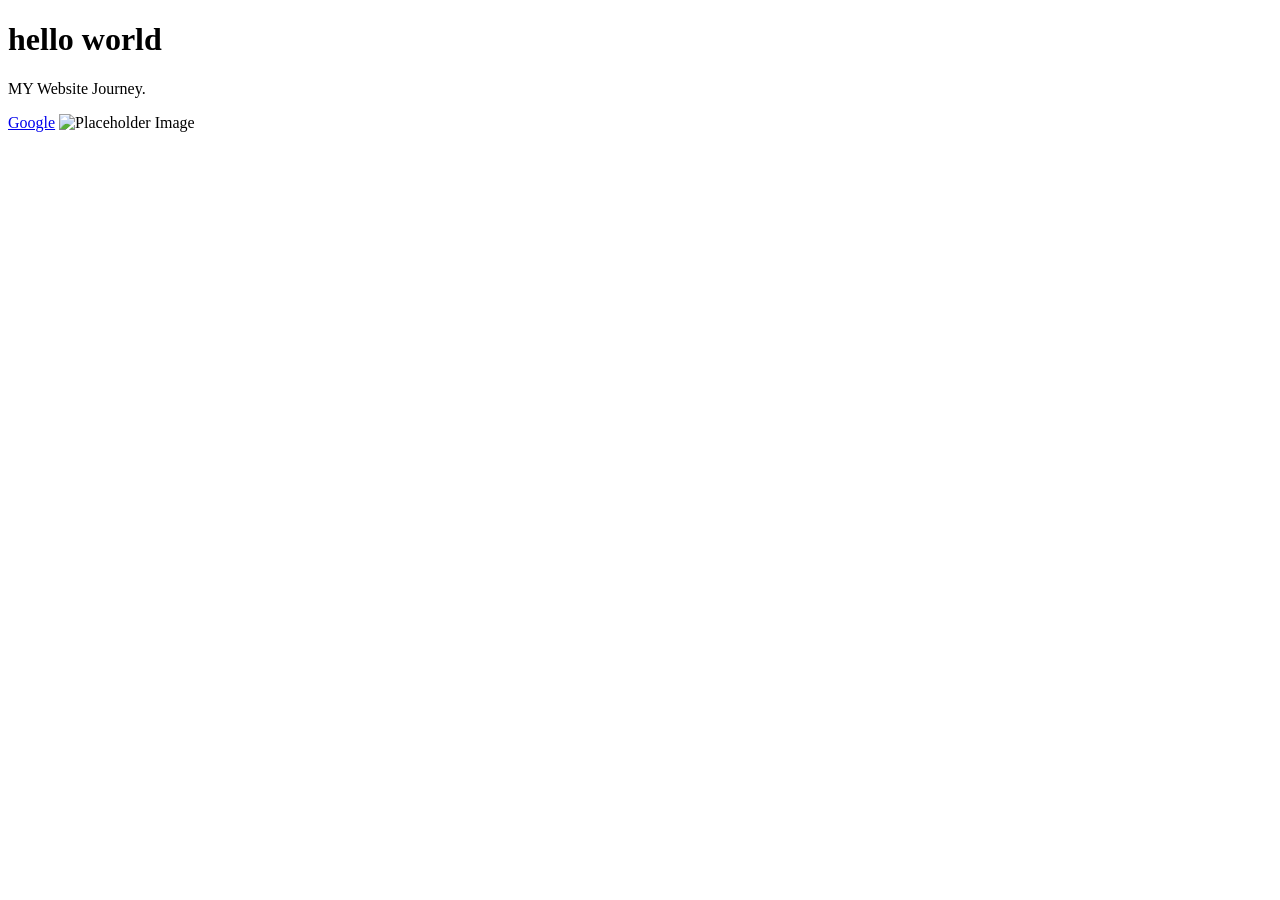
==== index.html @ fc3c19dd "Initial commit" ====
<!DOCTYPE html>
<html lang="en"></html>
<head>
    <meta charset="UTF-8">
    <meta name="viewport" content="width=device-width, initial-scale=1.0">
    <title>Document</title>
</head>

<body>
    <h1>hello world</h1>
    <p>MY Website Journey.</p>
    <a href="https://www.google.com">Google</a>
    <img src="https://via.placeholder.com/150" alt="Placeholder Image">
</body>
</html>
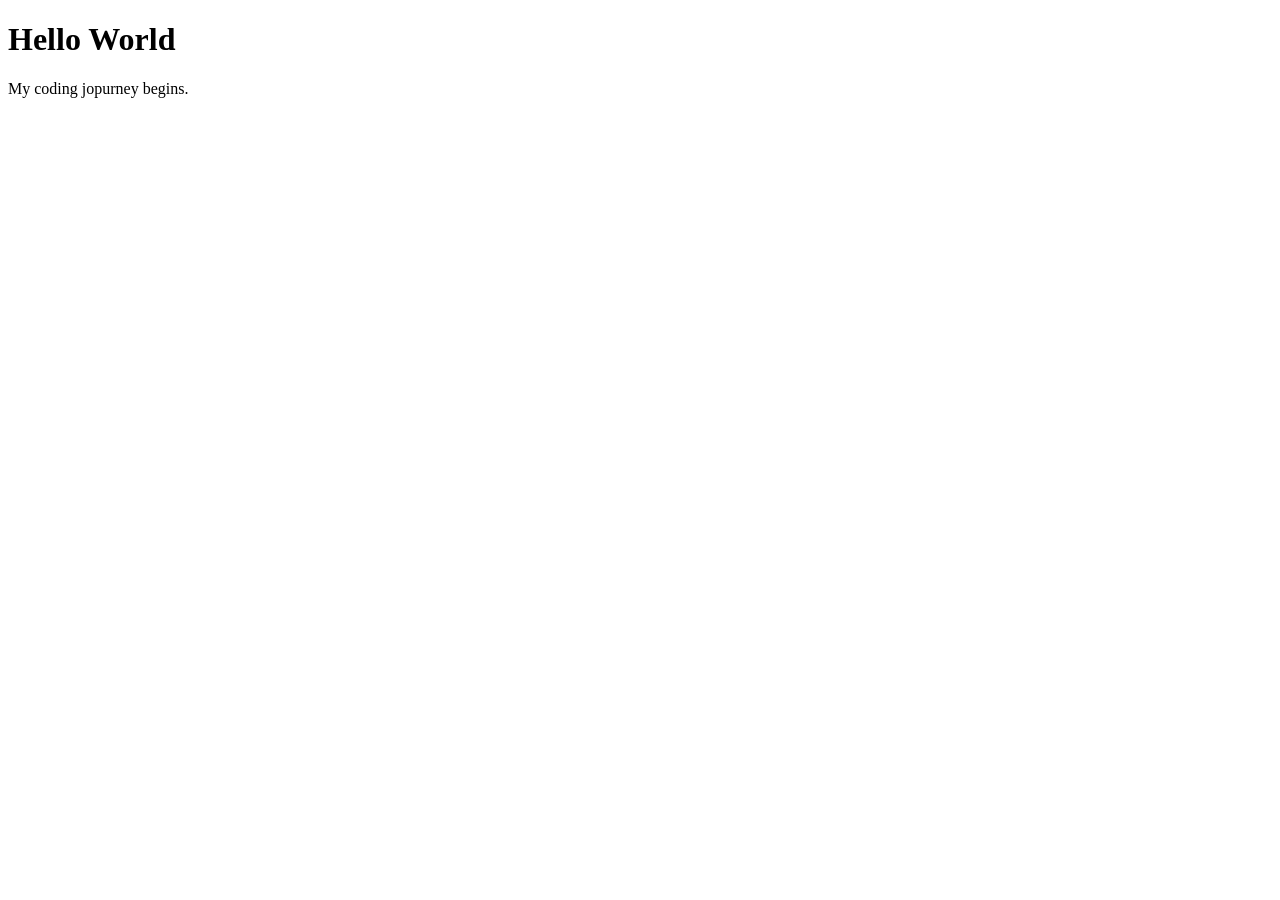
==== commit 3dd3857f: "Added page template design" ====
--- a/index.html
+++ b/index.html
@@ -7,9 +7,7 @@
 </head>
 
 <body>
-    <h1>hello world</h1>
-    <p>MY Website Journey.</p>
-    <a href="https://www.google.com">Google</a>
-    <img src="https://via.placeholder.com/150" alt="Placeholder Image">
+    <h1>Hello World</h1>
+    <p>My coding jopurney begins.</p>
 </body>
 </html>
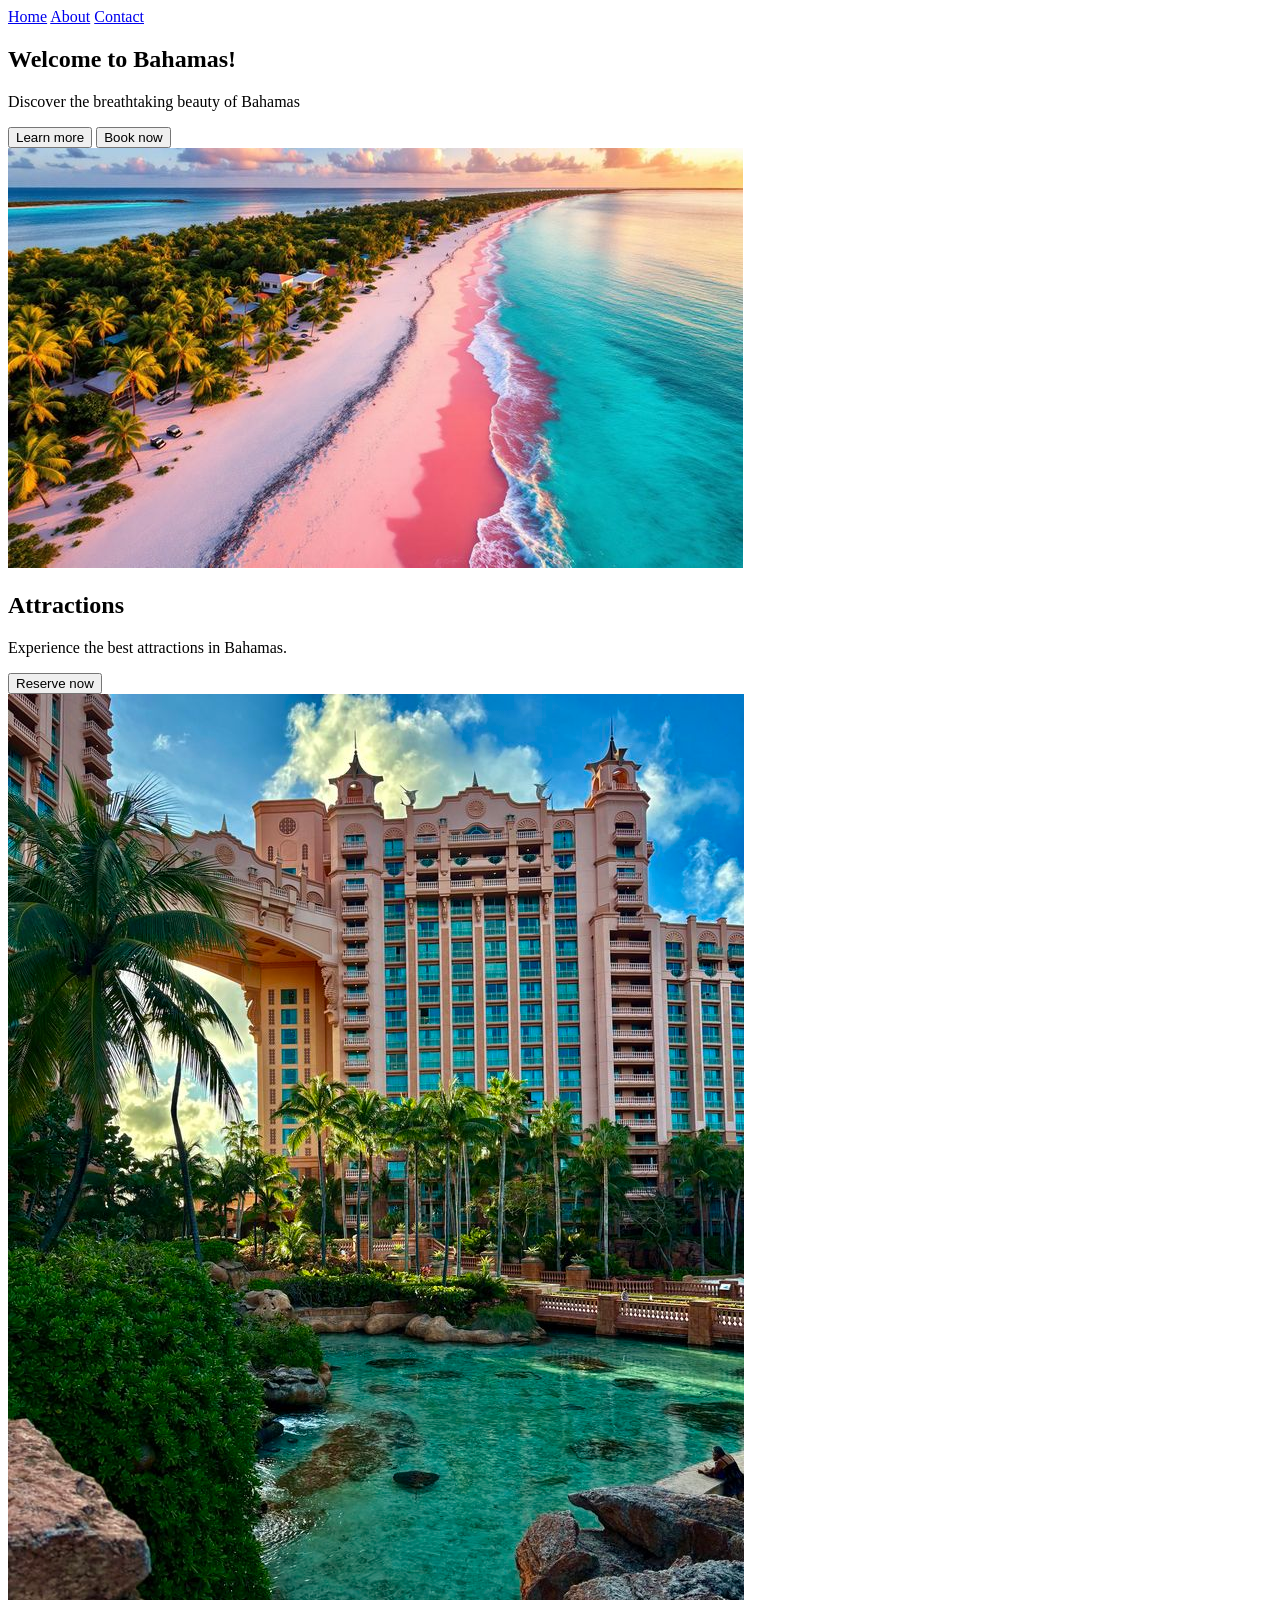
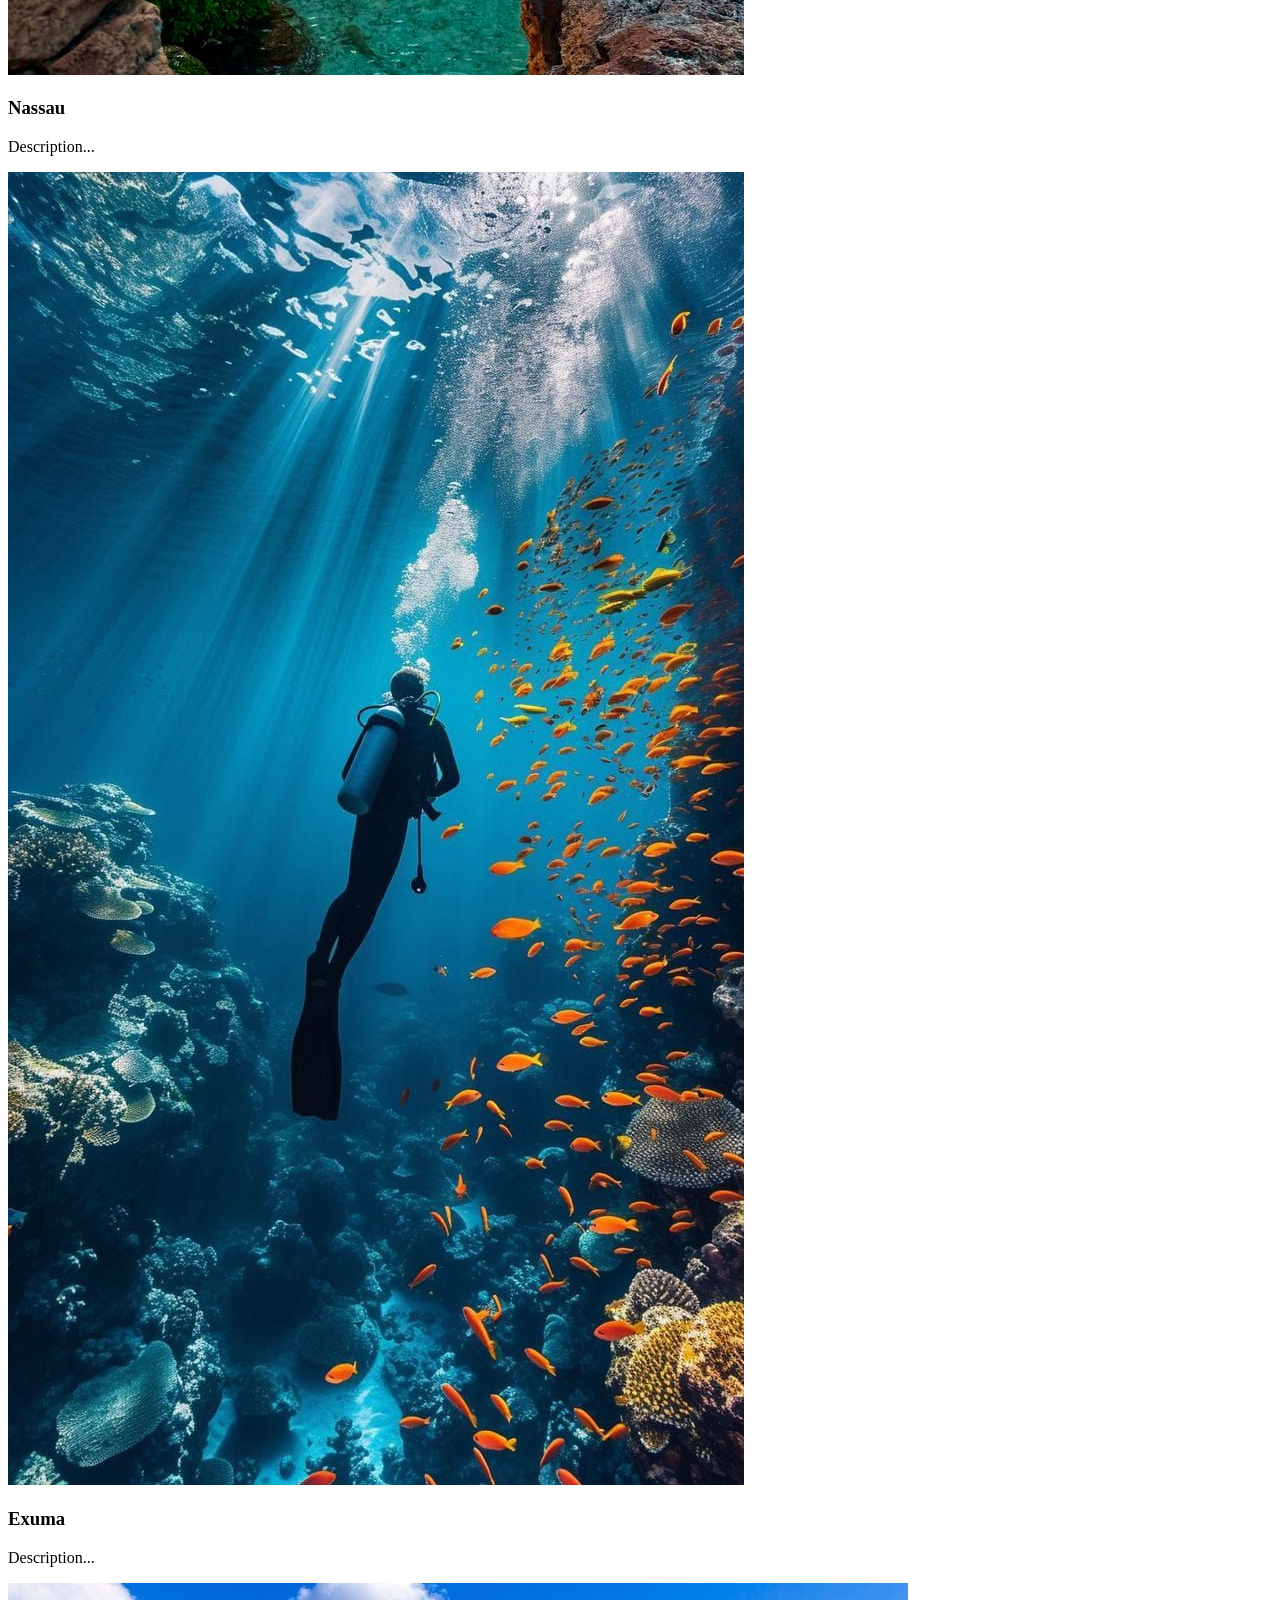
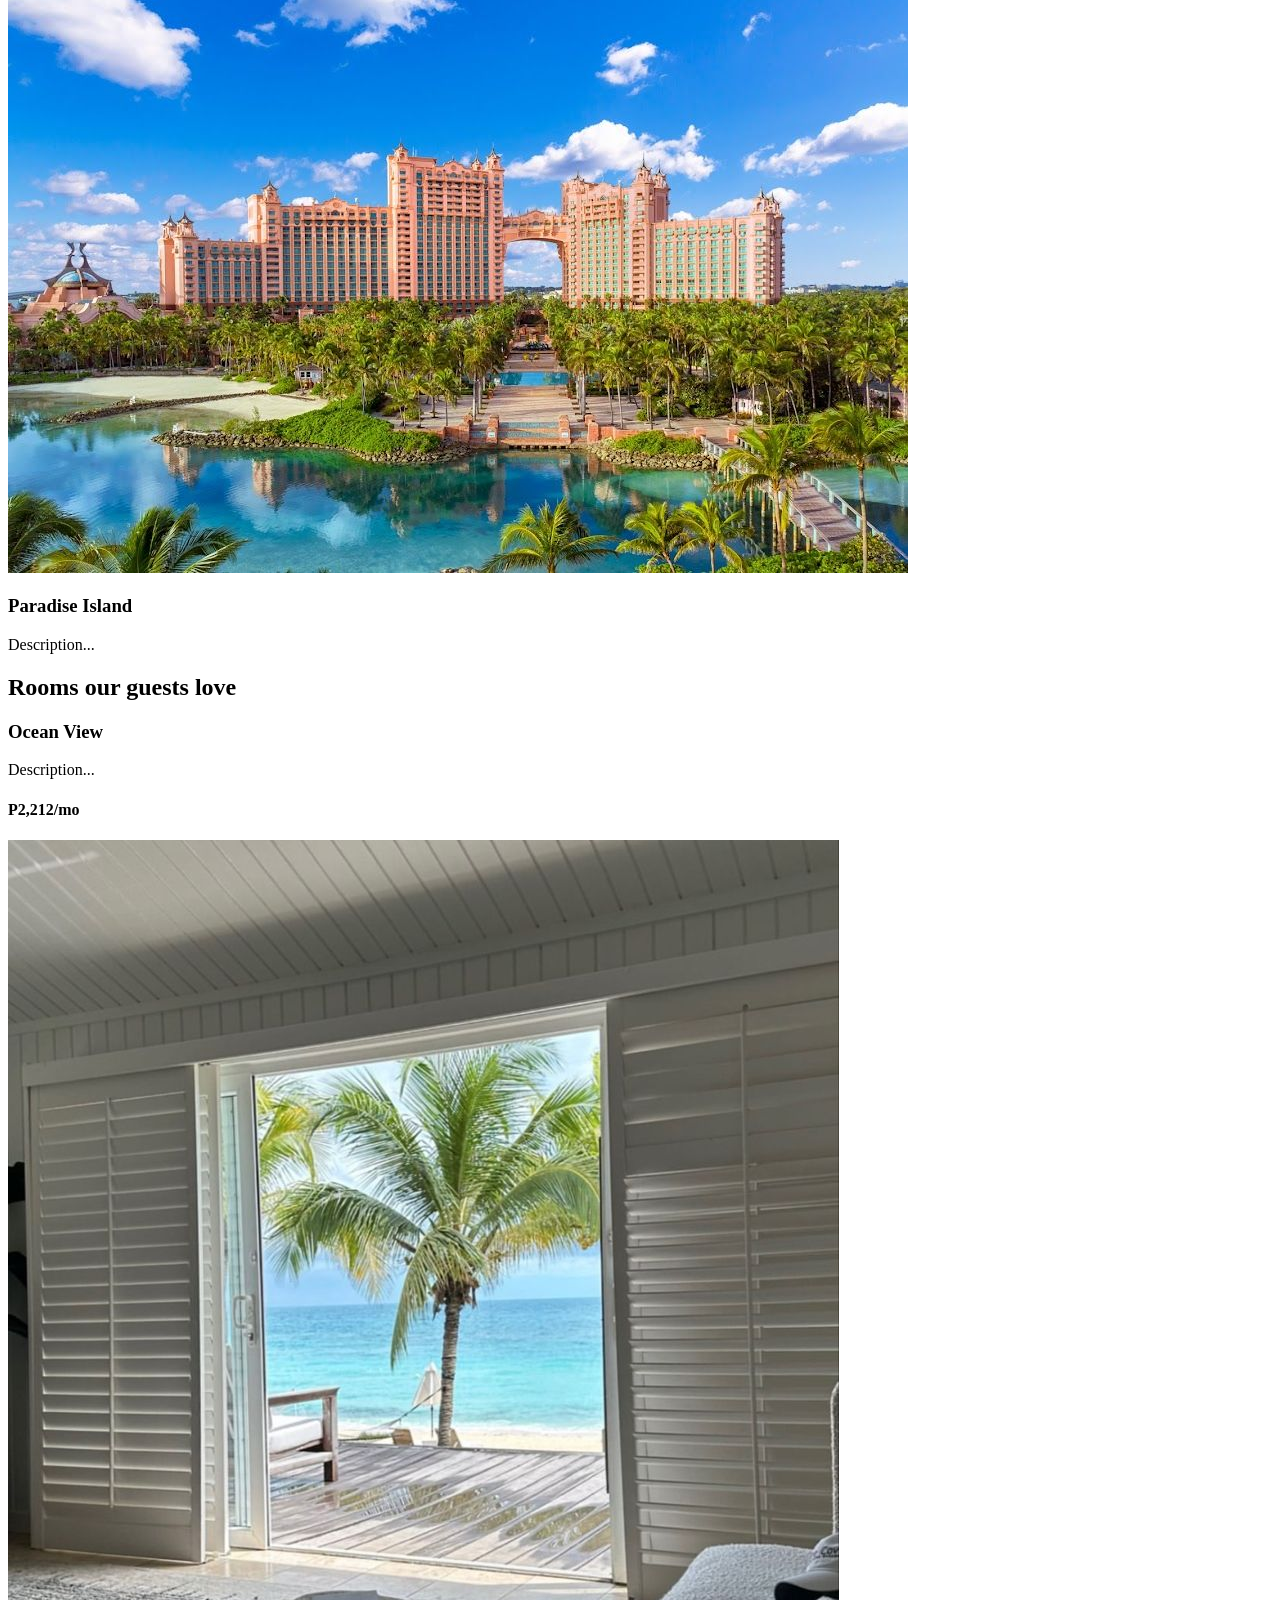
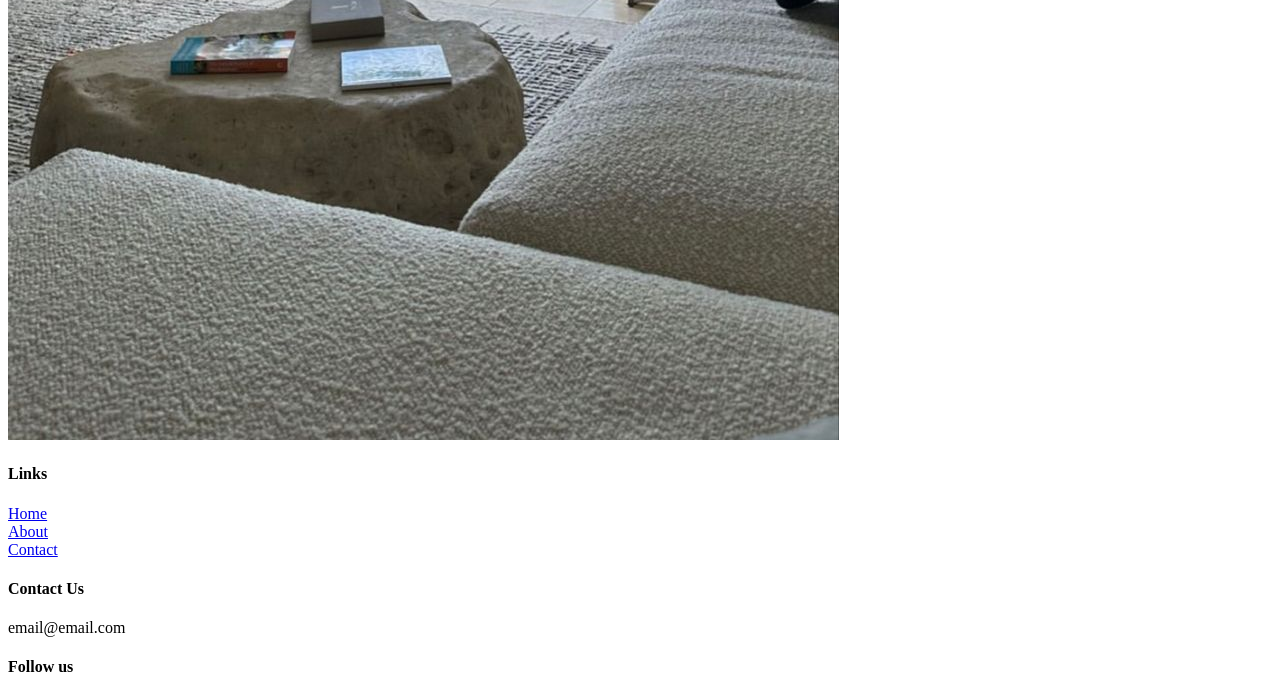
==== commit e9f01ea5: "Added home page structural layer, About & Contact pages" ====
--- a/index.html
+++ b/index.html
@@ -1,13 +1,115 @@
 <!DOCTYPE html>
-<html lang="en"></html>
+<html lang="en">
+
+</html>
+
 <head>
     <meta charset="UTF-8">
     <meta name="viewport" content="width=device-width, initial-scale=1.0">
-    <title>Document</title>
+    <title>Bahamas Getaway</title>
+    <meta name="viewport" content="width=device-width, initial-scale=1">
+    <link rel="icon" type="image/png" href="images/bha.png">
 </head>
 
 <body>
-    <h1>Hello World</h1>
-    <p>My coding jopurney begins.</p>
+    <!--NAVBAR-->
+    <header>
+        <nav>
+            <!--logo,menu, buttons-->
+            <a href="index.html">Home</a>
+            <a href="About.html">About</a>
+            <a href="Contact.html">Contact</a>
+        </nav>
+    </header>
+
+
+    <!-- HERO SECTION -->
+    <section>
+        <h1>Welcome to Bahamas!</h1>
+        <p>Discover the breathtaking beauty of Bahamas</p>
+        <button>Learn more</button>
+        <button>Book now</button>
+    </section>
+
+    <!-- HERO IMAGE -->
+    <section>
+        <img src="images/beach.jpg" alt="Bahamas beach">
+    </section>
+
+    <!--  ATTRACTIONS HEADER -->
+    <section>
+        <h2>Attractions</h2>
+        <p>Experience the best attractions in Bahamas.</p>
+        <button>Reserve now</button>
+    </section>
+
+    <!-- ATTRACTIONS LIST -->
+    <section>
+
+        <!-- Nassau -->
+        <div>
+            <img src="images/nassau.jpg" alt="Nassau">
+            <div>
+                <h3>Nassau</h3>
+                <p>Description...</p>
+            </div>
+        </div>
+
+        <!-- Exuma -->
+        <div>
+            <img src="images/exuma.jpg" alt="Exuma">
+            <div>
+                <h3>Exuma</h3>
+                <p>Description...</p>
+            </div>
+        </div>
+
+        <!-- Paradise Island -->
+        <div>
+            <img src="images/paradise.jpg" alt="Paradise Island">
+            <div>
+                <h3>Paradise Island</h3>
+                <p>Description...</p>
+            </div>
+        </div>
+
+    </section>
+
+    <!-- ROOMS -->
+    <section>
+        <h2>Rooms our guests love</h2>
+
+        <div>
+            <h3>Ocean View</h3>
+            <p>Description...</p>
+            <h4>P2,212/mo</h4>
+        </div>
+
+        <div>
+            <img src="images/room.jpg" alt="Room view">
+        </div>
+    </section>
+
+    <!-- FOOTER -->
+    <footer>
+        <div>
+            <h4>Links</h4>
+            <a href="Home.html">Home</a><br>
+            <a href="About.html">About</a><br>
+            <a href="Contact.html">Contact</a>
+        </div>
+
+        <div>
+            <h4>Contact Us</h4>
+            <p>email@email.com</p>
+        </div>
+
+        <div>
+            <h4>Follow us</h4>
+        </div>
+
+    </footer>
+
 </body>
+
 </html>
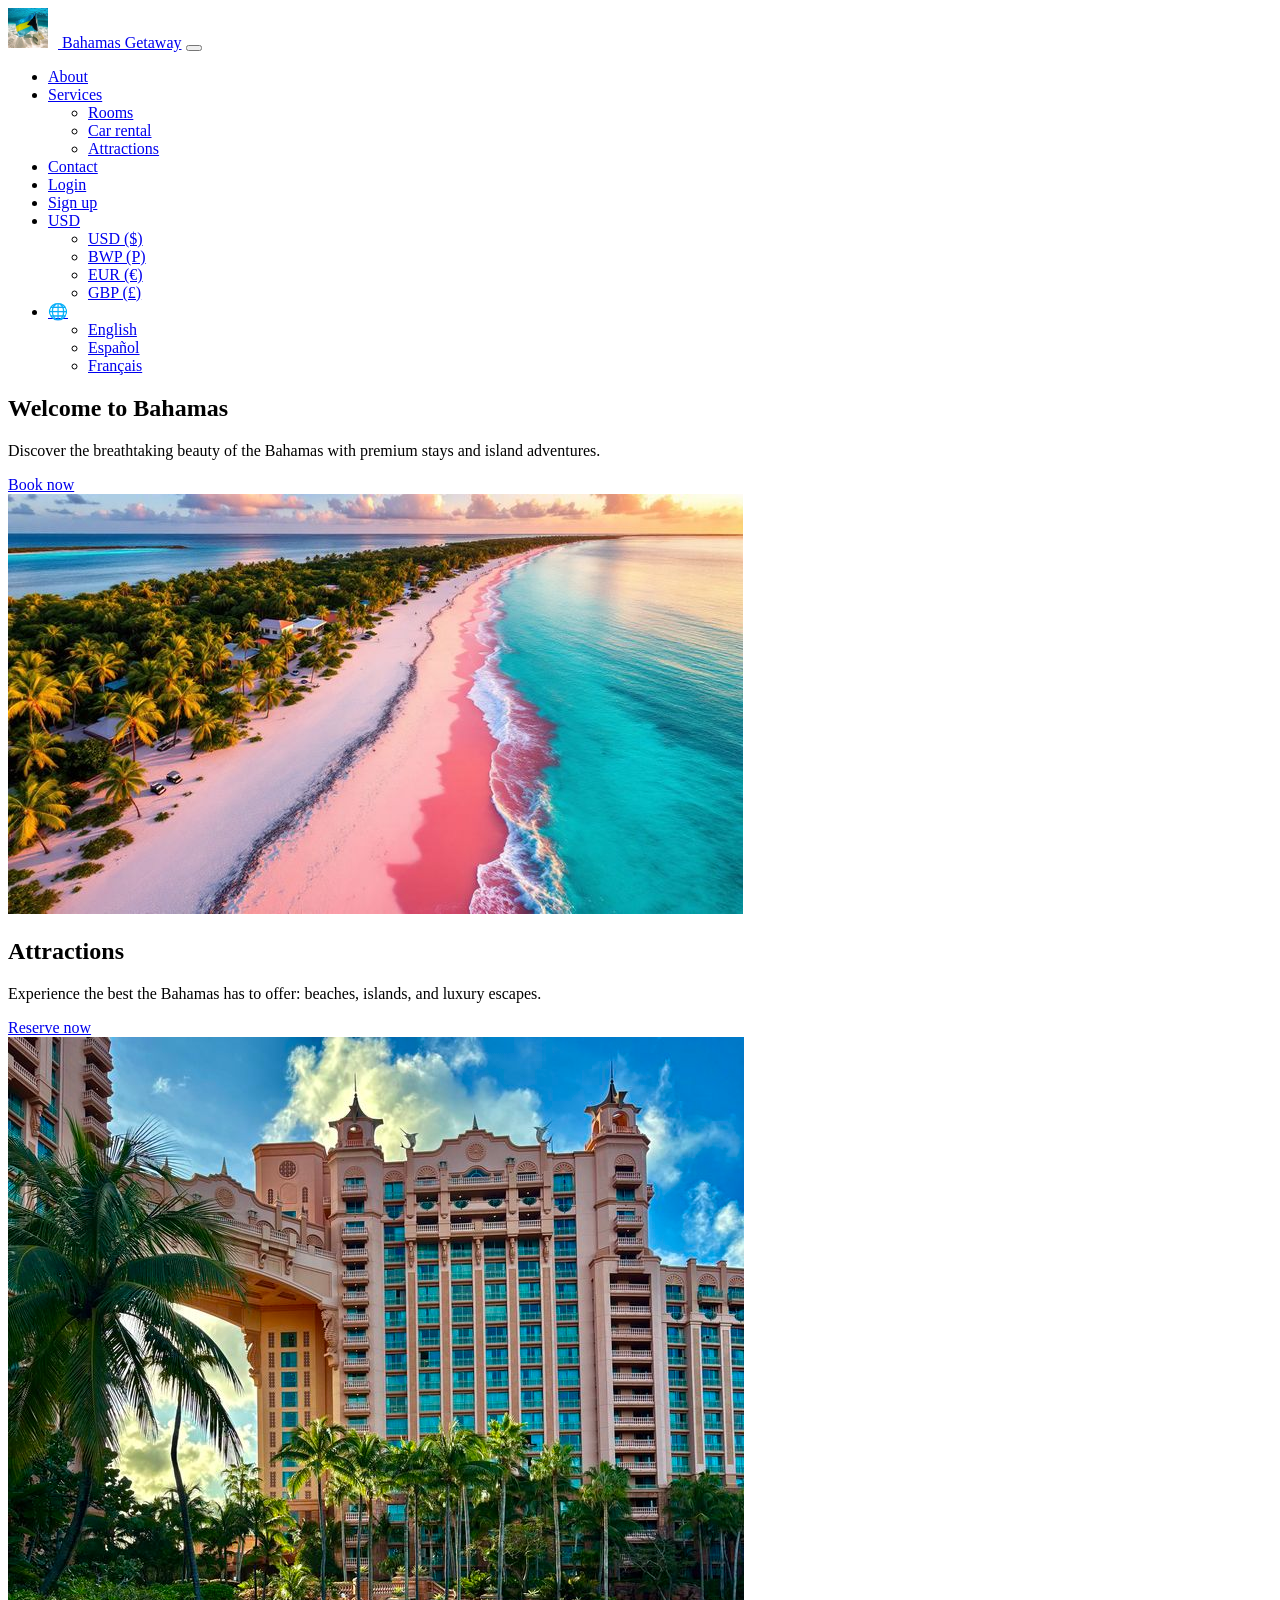
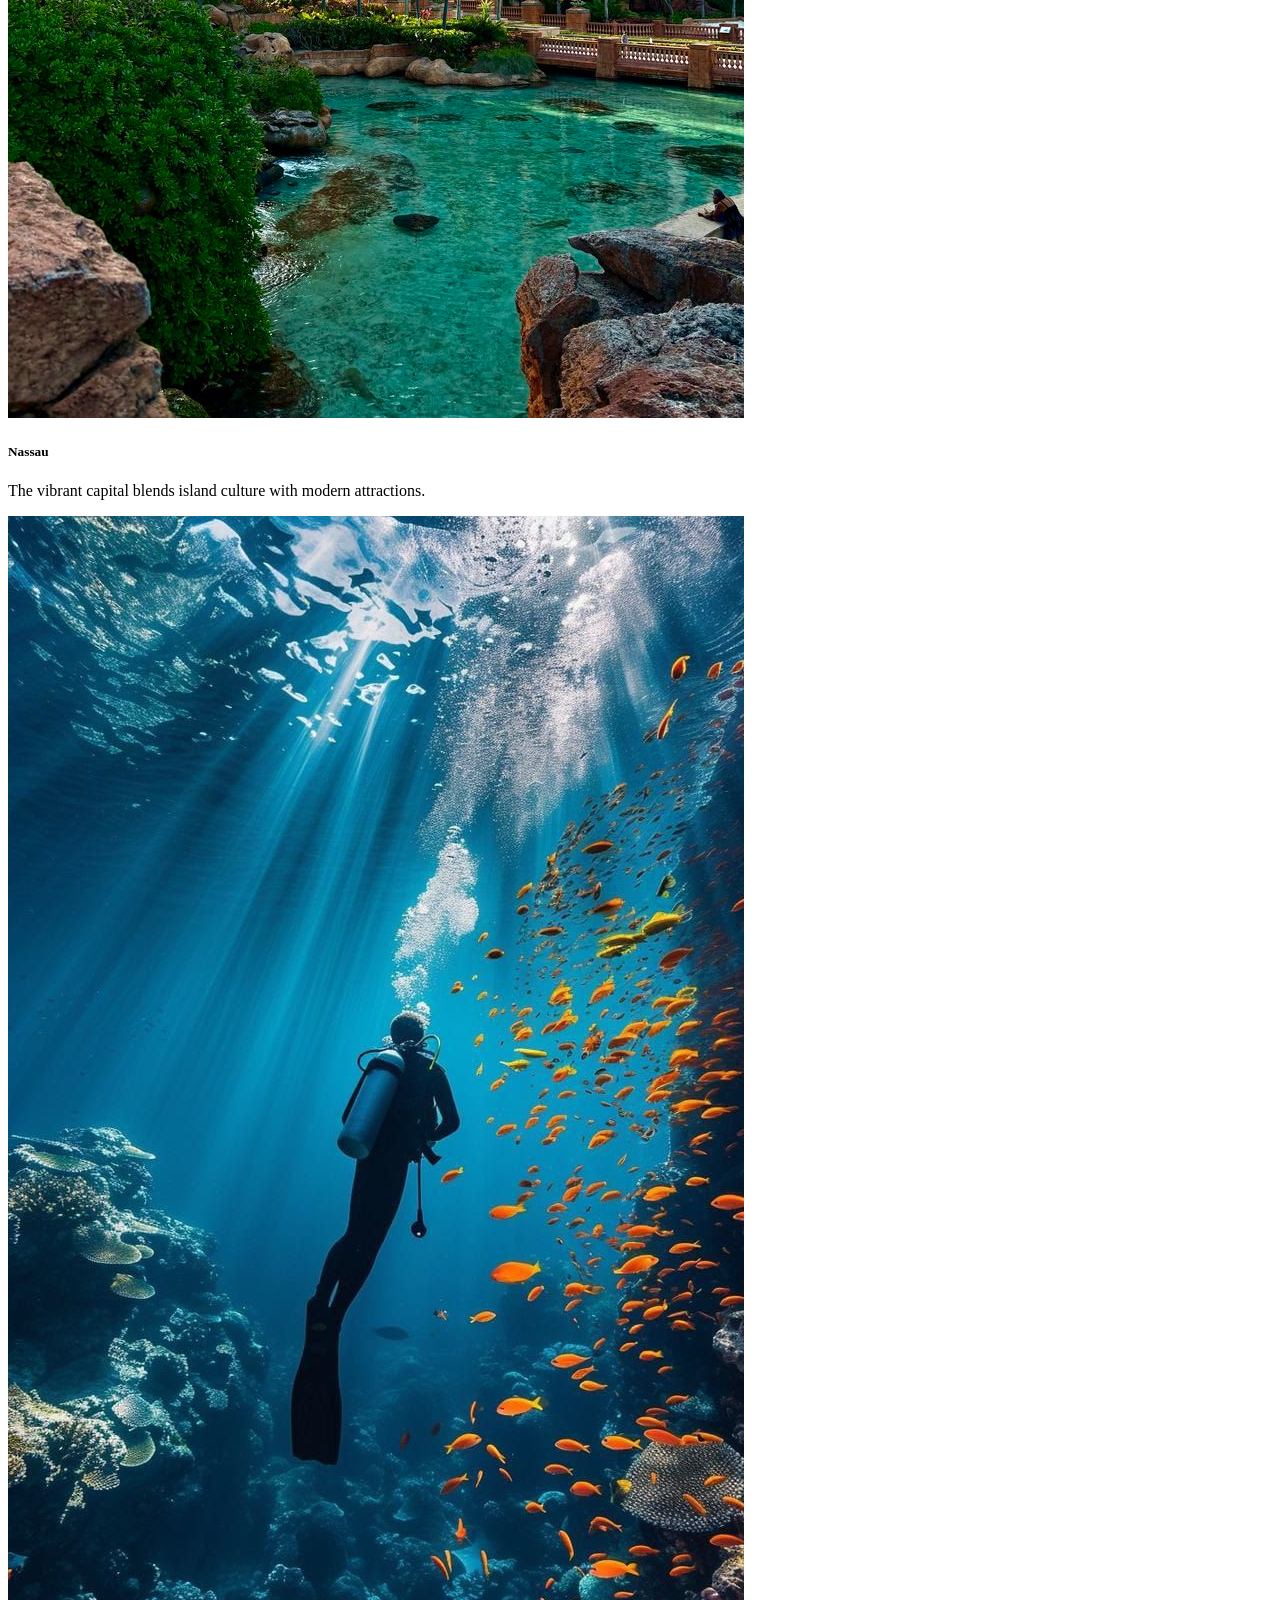
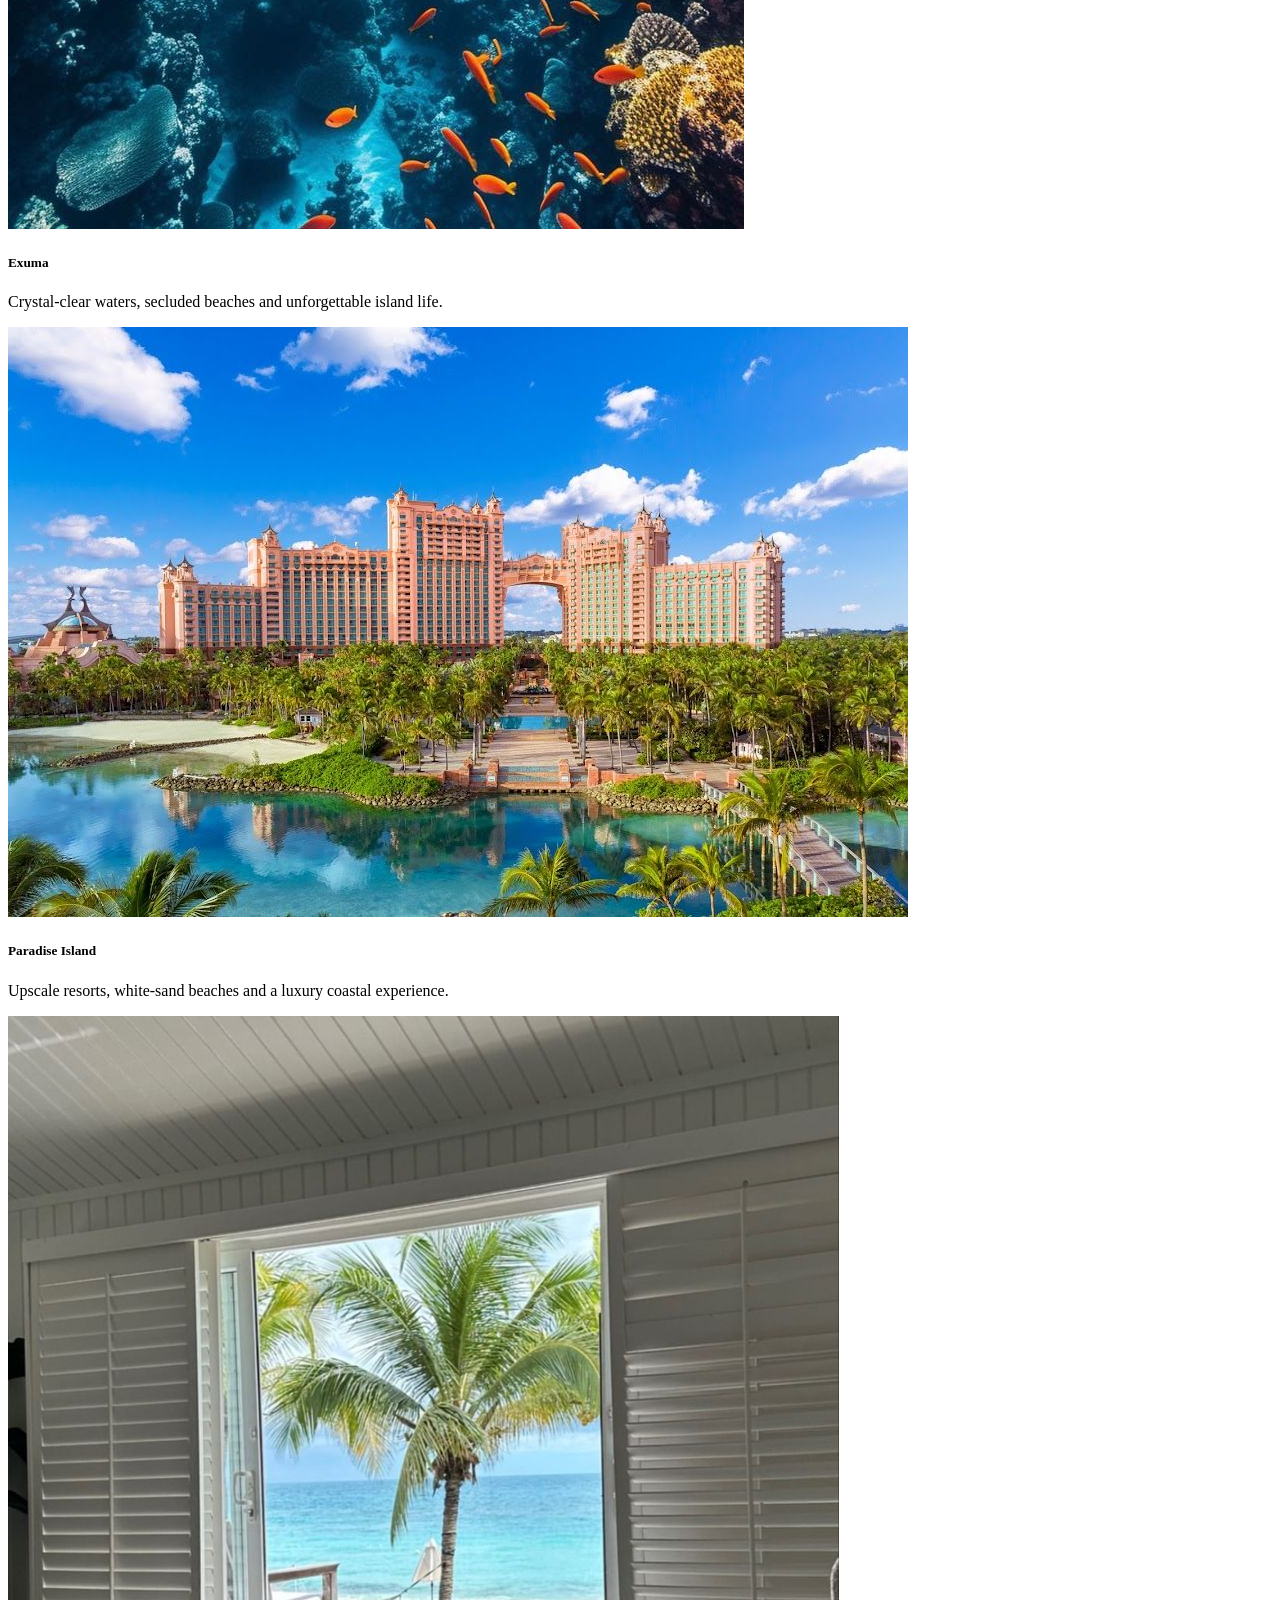
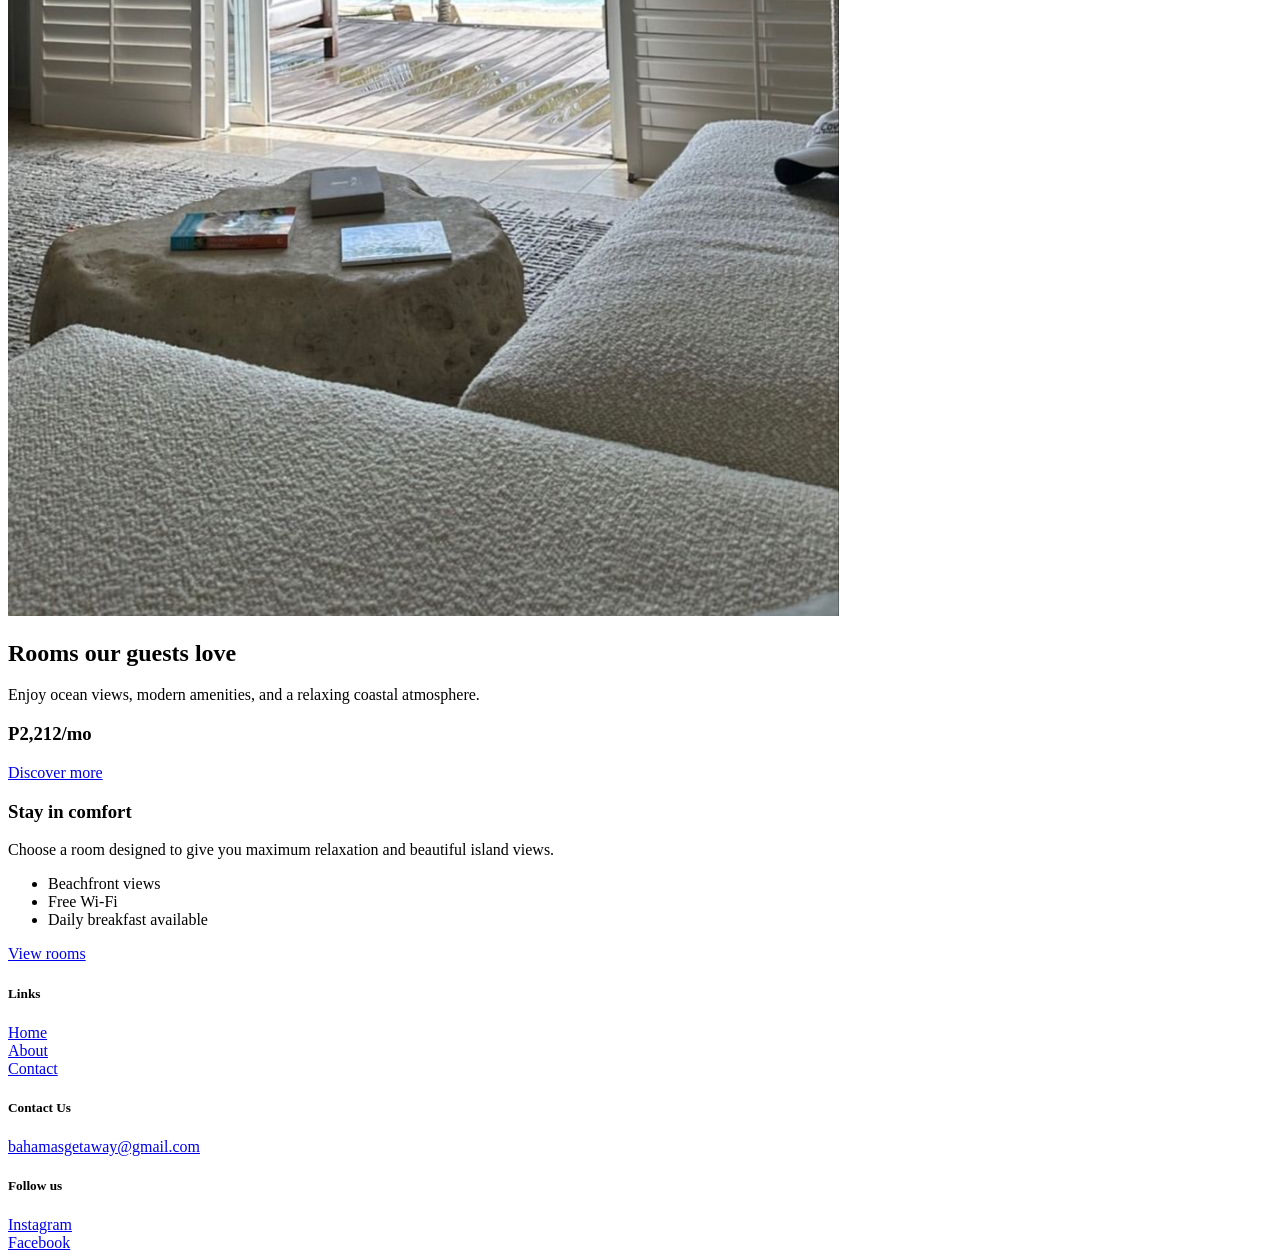
==== commit 051c4e26: "Added new pages and made changes" ====
--- a/index.html
+++ b/index.html
@@ -1,115 +1,167 @@
 <!DOCTYPE html>
 <html lang="en">
-
-</html>
 
 <head>
     <meta charset="UTF-8">
     <meta name="viewport" content="width=device-width, initial-scale=1.0">
     <title>Bahamas Getaway</title>
-    <meta name="viewport" content="width=device-width, initial-scale=1">
-    <link rel="icon" type="image/png" href="images/bha.png">
+
 </head>
 
 <body>
-    <!--NAVBAR-->
-    <header>
-        <nav>
-            <!--logo,menu, buttons-->
-            <a href="index.html">Home</a>
-            <a href="About.html">About</a>
-            <a href="Contact.html">Contact</a>
-        </nav>
-    </header>
+    <nav class="navbar navbar-expand-lg navbar-dark bg-dark fixed-top">
+        <div class="container">
+            <a class="navbar-brand fw-bold" href="index.html"><img src="images/bha.jpg" alt="Logo"
+                    style="height: 40px; margin-right: 10px;"> Bahamas Getaway</a>
+            <button class="navbar-toggler" type="button" data-bs-toggle="collapse" data-bs-target="#navMenu"
+                aria-controls="navMenu" aria-expanded="false" aria-label="Toggle navigation">
+                <span class="navbar-toggler-icon"></span>
+            </button>
 
-
-    <!-- HERO SECTION -->
-    <section>
-        <h1>Welcome to Bahamas!</h1>
-        <p>Discover the breathtaking beauty of Bahamas</p>
-        <button>Learn more</button>
-        <button>Book now</button>
-    </section>
-
-    <!-- HERO IMAGE -->
-    <section>
-        <img src="images/beach.jpg" alt="Bahamas beach">
-    </section>
-
-    <!--  ATTRACTIONS HEADER -->
-    <section>
-        <h2>Attractions</h2>
-        <p>Experience the best attractions in Bahamas.</p>
-        <button>Reserve now</button>
-    </section>
-
-    <!-- ATTRACTIONS LIST -->
-    <section>
-
-        <!-- Nassau -->
-        <div>
-            <img src="images/nassau.jpg" alt="Nassau">
-            <div>
-                <h3>Nassau</h3>
-                <p>Description...</p>
+            <div class="collapse navbar-collapse" id="navMenu">
+                <ul class="navbar-nav ms-auto">
+                    <li class="nav-item"><a class="nav-link" href="About.html">About</a></li>
+                    <li class="nav-item dropdown">
+                        <a class="nav-link dropdown-toggle" href="#" id="servicesDropdown" role="button"
+                            data-bs-toggle="dropdown" aria-expanded="false">Services</a>
+                        <ul class="dropdown-menu" aria-labelledby="servicesDropdown">
+                            <li><a class="dropdown-item" href="Rooms.html">Rooms</a></li>
+                            <li><a class="dropdown-item" href="CarRental.html">Car rental</a></li>
+                            <li><a class="dropdown-item" href="Attractions.html">Attractions</a></li>
+                        </ul>
+                    </li>
+                    <li class="nav-item"><a class="nav-link" href="Contact.html">Contact</a></li>
+                    <li class="nav-item"><a class="nav-link" href="Login.html">Login</a></li>
+                    <li class="nav-item"><a class="nav-link" href="SignUp.html">Sign up</a></li>
+                    <li class="nav-item dropdown">
+                        <a class="nav-link dropdown-toggle" href="#" id="currencyDropdown" role="button"
+                            data-bs-toggle="dropdown" aria-expanded="false">USD</a>
+                        <ul class="dropdown-menu" aria-labelledby="currencyDropdown">
+                            <li><a class="dropdown-item" href="#">USD ($)</a></li>
+                            <li><a class="dropdown-item" href="#">BWP (P)</a></li>
+                            <li><a class="dropdown-item" href="#">EUR (€)</a></li>
+                            <li><a class="dropdown-item" href="#">GBP (£)</a></li>
+                        </ul>
+                    </li>
+                    <li class="nav-item dropdown">
+                        <a class="nav-link" href="#" id="languageDropdown" role="button"
+                            data-bs-toggle="dropdown" aria-expanded="false">🌐</a>
+                        <ul class="dropdown-menu" aria-labelledby="languageDropdown">
+                            <li><a class="dropdown-item" href="#">English</a></li>
+                            <li><a class="dropdown-item" href="#">Español</a></li>
+                            <li><a class="dropdown-item" href="#">Français</a></li>
+                        </ul>
+                    </li>
+                </ul>
             </div>
         </div>
+    </nav>
 
-        <!-- Exuma -->
-        <div>
-            <img src="images/exuma.jpg" alt="Exuma">
-            <div>
-                <h3>Exuma</h3>
-                <p>Description...</p>
+    <main class="mt-5 pt-4">
+        <section class="hero py-5" id="About">
+            <div class="container text-center text-lg-start">
+                <h1>Welcome to Bahamas</h1>
+                <p>Discover the breathtaking beauty of the Bahamas with premium stays and island adventures.</p>
+                <a href="Rooms.html" class="btn btn-dark btn-lg">Book now</a>
+            </div>
+
+            <div class="container py-4">
+                <img src="images/beach.jpg" alt="Bahamas beach" class="img-fluid rounded">
+            </div>
+        </section>
+
+        <section class="container my-5" id="Attractions">
+            <div class="d-flex flex-column flex-md-row justify-content-between align-items-start gap-3 mb-4">
+                <div>
+                    <h2>Attractions</h2>
+                    <p>Experience the best the Bahamas has to offer: beaches, islands, and luxury escapes.</p>
+                </div>
+                <a href="Attractions.html" class="btn btn-outline-primary">Reserve now</a>
+            </div>
+
+            <div class="row g-4">
+                <div class="col-md-4">
+                    <div class="card h-100 shadow-sm">
+                        <img src="images/nassau.jpg" class="card-img-top" alt="Nassau">
+                        <div class="card-body">
+                            <h5 class="card-title">Nassau</h5>
+                            <p class="card-text">The vibrant capital blends island culture with modern attractions.</p>
+                        </div>
+                    </div>
+                </div>
+                <div class="col-md-4">
+                    <div class="card h-100 shadow-sm">
+                        <img src="images/exuma.jpg" class="card-img-top" alt="Exuma">
+                        <div class="card-body">
+                            <h5 class="card-title">Exuma</h5>
+                            <p class="card-text">Crystal-clear waters, secluded beaches and unforgettable island life.</p>
+                        </div>
+                    </div>
+                </div>
+                <div class="col-md-4">
+                    <div class="card h-100 shadow-sm">
+                        <img src="images/paradise.jpg" class="card-img-top" alt="Paradise Island">
+                        <div class="card-body">
+                            <h5 class="card-title">Paradise Island</h5>
+                            <p class="card-text">Upscale resorts, white-sand beaches and a luxury coastal experience.</p>
+                        </div>
+                    </div>
+                </div>
+            </div>
+        </section>
+
+        <section class="container my-5" id="Rooms">
+            <div class="row g-4">
+                <div class="col-lg-6">
+                    <div class="card shadow-sm h-100">
+                        <img src="images/room.jpg" alt="Room view" class="card-img-top">
+                        <div class="card-body">
+                            <h2 class="card-title">Rooms our guests love</h2>
+                            <p class="card-text">Enjoy ocean views, modern amenities, and a relaxing coastal atmosphere.</p>
+                            <h3 class="mt-3">P2,212/mo</h3>
+                            <a href="Rooms.html" class="btn btn-dark mt-3">Discover more</a>
+                        </div>
+                    </div>
+                </div>
+                <div class="col-lg-6">
+                    <div class="card shadow-sm h-100">
+                        <div class="card-body d-flex flex-column justify-content-center">
+                            <h3>Stay in comfort</h3>
+                            <p>Choose a room designed to give you maximum relaxation and beautiful island views.</p>
+                            <ul>
+                                <li>Beachfront views</li>
+                                <li>Free Wi-Fi</li>
+                                <li>Daily breakfast available</li>
+                            </ul>
+                            <a href="Rooms.html" class="btn btn-dark mt-3 align-self-start">View rooms</a>
+                        </div>
+                    </div>
+                </div>
+            </div>
+        </section>
+    </main>
+
+    <footer class="bg-dark text-white py-5" id="Contact">
+        <div class="container">
+            <div class="row gy-4">
+                <div class="col-md-4">
+                    <h5>Links</h5>
+                    <a href="Home.html">Home</a><br>
+                    <a href="About.html">About</a><br>
+                    <a href="Contact.html">Contact</a>
+                </div>
+                <div class="col-md-4">
+                    <h5>Contact Us</h5>
+                    <a href="mailto:bahamasgetaway@gmail.com">bahamasgetaway@gmail.com</a>
+                </div>
+                <div class="col-md-4">
+                    <h5>Follow us</h5>
+                    <a href="#">Instagram</a><br>
+                    <a href="#">Facebook</a>
+                </div>
             </div>
         </div>
-
-        <!-- Paradise Island -->
-        <div>
-            <img src="images/paradise.jpg" alt="Paradise Island">
-            <div>
-                <h3>Paradise Island</h3>
-                <p>Description...</p>
-            </div>
-        </div>
-
-    </section>
-
-    <!-- ROOMS -->
-    <section>
-        <h2>Rooms our guests love</h2>
-
-        <div>
-            <h3>Ocean View</h3>
-            <p>Description...</p>
-            <h4>P2,212/mo</h4>
-        </div>
-
-        <div>
-            <img src="images/room.jpg" alt="Room view">
-        </div>
-    </section>
-
-    <!-- FOOTER -->
-    <footer>
-        <div>
-            <h4>Links</h4>
-            <a href="Home.html">Home</a><br>
-            <a href="About.html">About</a><br>
-            <a href="Contact.html">Contact</a>
-        </div>
-
-        <div>
-            <h4>Contact Us</h4>
-            <p>email@email.com</p>
-        </div>
-
-        <div>
-            <h4>Follow us</h4>
-        </div>
-
     </footer>
-
 </body>
 
 </html>
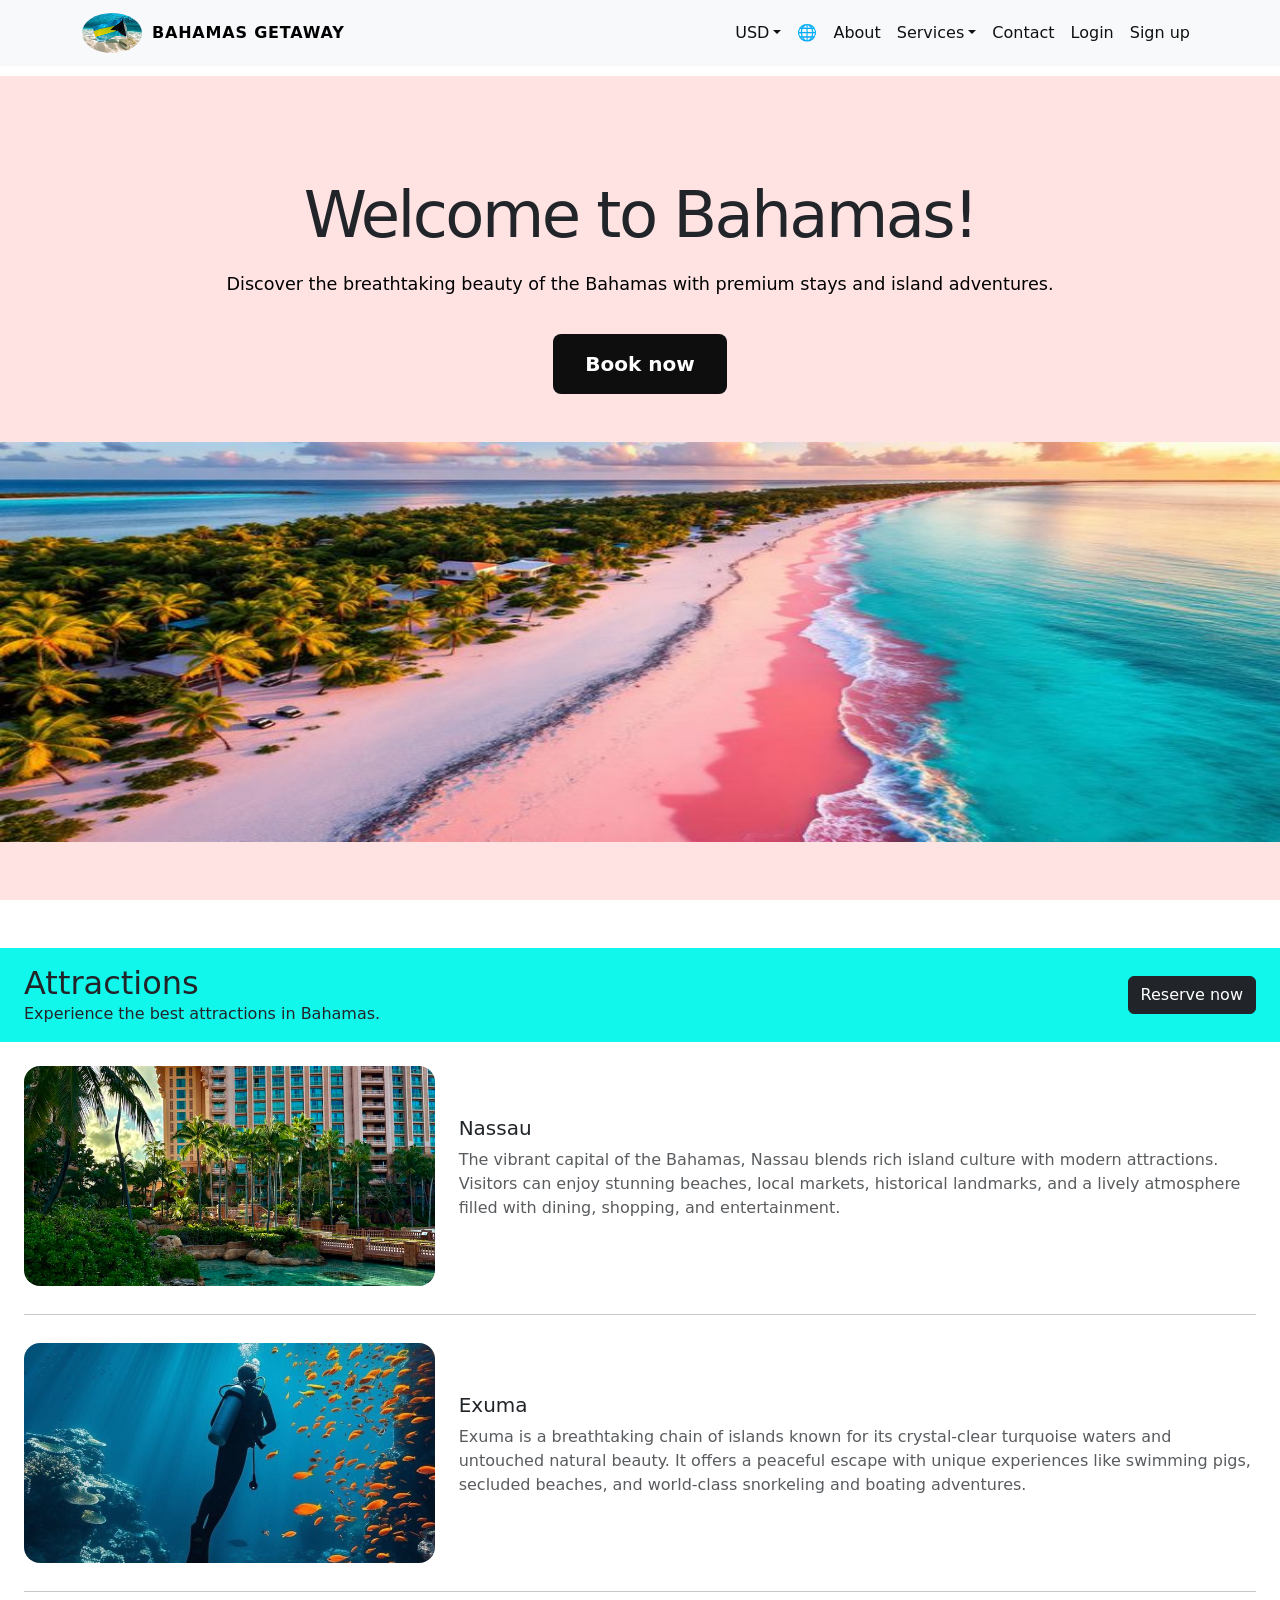
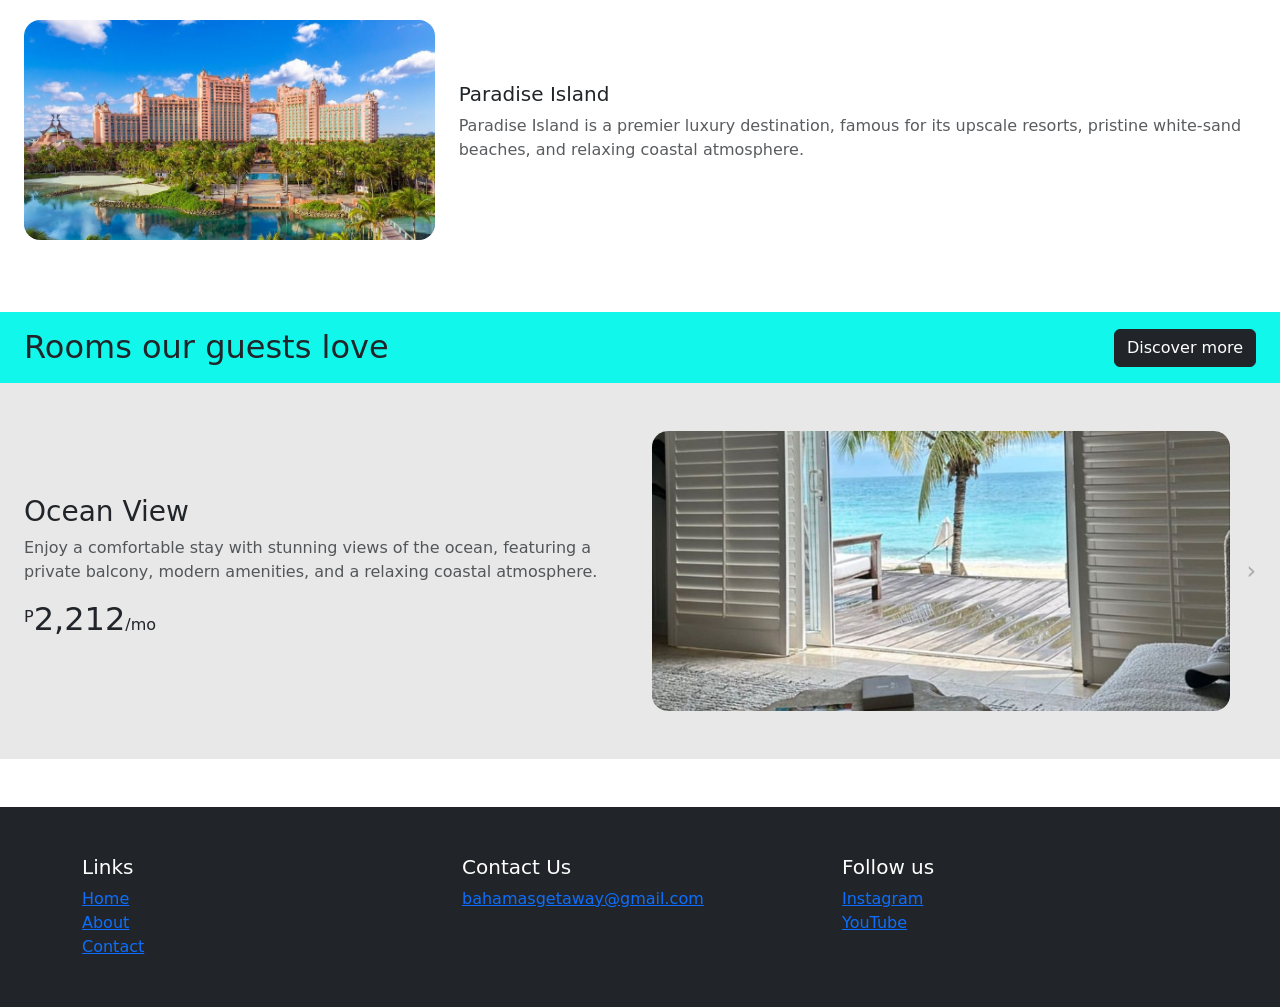
==== commit 49498866: "Bahamas Getaway - final design" ====
--- a/index.html
+++ b/index.html
@@ -5,14 +5,25 @@
     <meta charset="UTF-8">
     <meta name="viewport" content="width=device-width, initial-scale=1.0">
     <title>Bahamas Getaway</title>
+    <link rel="icon" type="image/png" href="images/favicon-32x32.png">
+    <link rel="stylesheet" href="https://cdn.jsdelivr.net/npm/bootstrap@5.3.0/dist/css/bootstrap.min.css">
+    <link rel="stylesheet" href="styles.css">
+    <script src="https://cdn.jsdelivr.net/npm/bootstrap@5.3.0/dist/js/bootstrap.bundle.min.js" defer></script>
 
 </head>
 
 <body>
-    <nav class="navbar navbar-expand-lg navbar-dark bg-dark fixed-top">
+    <nav class="navbar navbar-expand-lg navbar-light bg-light fixed-top">
         <div class="container">
-            <a class="navbar-brand fw-bold" href="index.html"><img src="images/bha.jpg" alt="Logo"
-                    style="height: 40px; margin-right: 10px;"> Bahamas Getaway</a>
+            <a class="navbar-brand fw-bold" href="index.html">
+
+                <div id="id-logo">
+                    <img src="images/bha.jpg" id="Logo" alt="The Bahamas flag under the ocean"
+                        style="height: 40px; margin-right: 10px;"> Bahamas Getaway
+                </div>
+            </a>
+
+
             <button class="navbar-toggler" type="button" data-bs-toggle="collapse" data-bs-target="#navMenu"
                 aria-controls="navMenu" aria-expanded="false" aria-label="Toggle navigation">
                 <span class="navbar-toggler-icon"></span>
@@ -20,6 +31,25 @@
 
             <div class="collapse navbar-collapse" id="navMenu">
                 <ul class="navbar-nav ms-auto">
+                    <li class="nav-item dropdown">
+                        <a class="nav-link dropdown-toggle" href="#" id="currencyDropdown" role="button"
+                            data-bs-toggle="dropdown" aria-expanded="false">USD</a>
+                        <ul class="dropdown-menu" aria-labelledby="currencyDropdown">
+                            <li><a class="dropdown-item" href="#">USD ($)</a></li>
+                            <li><a class="dropdown-item" href="#">BWP (P)</a></li>
+                            <li><a class="dropdown-item" href="#">EUR (€)</a></li>
+                            <li><a class="dropdown-item" href="#">GBP (£)</a></li>
+                        </ul>
+                    </li>
+                    <li class="nav-item dropdown">
+                        <a class="nav-link" href="#" id="languageDropdown" role="button" data-bs-toggle="dropdown"
+                            aria-expanded="false">🌐</a>
+                        <ul class="dropdown-menu" aria-labelledby="languageDropdown">
+                            <li><a class="dropdown-item" href="#">English</a></li>
+                            <li><a class="dropdown-item" href="#">Español</a></li>
+                            <li><a class="dropdown-item" href="#">Français</a></li>
+                        </ul>
+                    </li>
                     <li class="nav-item"><a class="nav-link" href="About.html">About</a></li>
                     <li class="nav-item dropdown">
                         <a class="nav-link dropdown-toggle" href="#" id="servicesDropdown" role="button"
@@ -33,23 +63,6 @@
                     <li class="nav-item"><a class="nav-link" href="Contact.html">Contact</a></li>
                     <li class="nav-item"><a class="nav-link" href="Login.html">Login</a></li>
                     <li class="nav-item"><a class="nav-link" href="SignUp.html">Sign up</a></li>
-                    <li class="nav-item dropdown">
-                        <a class="nav-link dropdown-toggle" href="#" id="currencyDropdown" role="button"
-                            data-bs-toggle="dropdown" aria-expanded="false">USD</a>
-                        <ul class="dropdown-menu" aria-labelledby="currencyDropdown">
-                            <li><a class="dropdown-item" href="#">USD ($)</a></li>
-                            <li><a class="dropdown-item" href="#">BWP (P)</a></li>
-                            <li><a class="dropdown-item" href="#">EUR (€)</a></li>
-                            <li><a class="dropdown-item" href="#">GBP (£)</a></li>
-                        </ul>
-                    </li>
-                    <li class="nav-item dropdown">
-                        <a class="nav-link" href="#" id="languageDropdown" role="button"
-                            data-bs-toggle="dropdown" aria-expanded="false">🌐</a>
-                        <ul class="dropdown-menu" aria-labelledby="languageDropdown">
-                            <li><a class="dropdown-item" href="#">English</a></li>
-                            <li><a class="dropdown-item" href="#">Español</a></li>
-                            <li><a class="dropdown-item" href="#">Français</a></li>
                         </ul>
                     </li>
                 </ul>
@@ -57,88 +70,122 @@
         </div>
     </nav>
 
-    <main class="mt-5 pt-4">
-        <section class="hero py-5" id="About">
-            <div class="container text-center text-lg-start">
-                <h1>Welcome to Bahamas</h1>
+    <section class="hero py-5" id="About">
+
+        <div class="container text-center text-lg-start">
+            <div class="card-body text-center p-5">
+                <h1>Welcome to Bahamas!</h1>
                 <p>Discover the breathtaking beauty of the Bahamas with premium stays and island adventures.</p>
-                <a href="Rooms.html" class="btn btn-dark btn-lg">Book now</a>
-            </div>
-
-            <div class="container py-4">
-                <img src="images/beach.jpg" alt="Bahamas beach" class="img-fluid rounded">
-            </div>
-        </section>
-
-        <section class="container my-5" id="Attractions">
-            <div class="d-flex flex-column flex-md-row justify-content-between align-items-start gap-3 mb-4">
-                <div>
-                    <h2>Attractions</h2>
-                    <p>Experience the best the Bahamas has to offer: beaches, islands, and luxury escapes.</p>
-                </div>
-                <a href="Attractions.html" class="btn btn-outline-primary">Reserve now</a>
-            </div>
-
-            <div class="row g-4">
-                <div class="col-md-4">
-                    <div class="card h-100 shadow-sm">
-                        <img src="images/nassau.jpg" class="card-img-top" alt="Nassau">
-                        <div class="card-body">
-                            <h5 class="card-title">Nassau</h5>
-                            <p class="card-text">The vibrant capital blends island culture with modern attractions.</p>
-                        </div>
-                    </div>
-                </div>
-                <div class="col-md-4">
-                    <div class="card h-100 shadow-sm">
-                        <img src="images/exuma.jpg" class="card-img-top" alt="Exuma">
-                        <div class="card-body">
-                            <h5 class="card-title">Exuma</h5>
-                            <p class="card-text">Crystal-clear waters, secluded beaches and unforgettable island life.</p>
-                        </div>
-                    </div>
-                </div>
-                <div class="col-md-4">
-                    <div class="card h-100 shadow-sm">
-                        <img src="images/paradise.jpg" class="card-img-top" alt="Paradise Island">
-                        <div class="card-body">
-                            <h5 class="card-title">Paradise Island</h5>
-                            <p class="card-text">Upscale resorts, white-sand beaches and a luxury coastal experience.</p>
-                        </div>
-                    </div>
-                </div>
-            </div>
-        </section>
-
-        <section class="container my-5" id="Rooms">
-            <div class="row g-4">
+
+                <a href="Rooms.html" class="btn btn-primary btn-lg" id="book_button" style="background-color: #0e0e0e;">
+                    Book now
+                </a>
+            </div>
+
+        </div>
+
+        <div class="hero-image">
+            <img src="images/beach.jpg" alt="Bahamas beach scene">
+        </div>
+
+        </div>
+    </section>
+
+  
+
+    <section class="my-5" id="Attractions">
+        <!-- Teal header bar -->
+        <div class="d-flex justify-content-between align-items-center px-4 py-3" style="background: #12f7eb;">
+            <div>
+                <h2 class="mb-0">Attractions</h2>
+                <p class="mb-0">Experience the best attractions in Bahamas.</p>
+            </div>
+            <a href="Attractions.html" class="btn btn-dark">Reserve now</a>
+        </div>
+
+        <!-- White content area -->
+        <div class="px-4 py-4" style="background: #ffffff;">
+            <div class="d-flex flex-column gap-4">
+
+                <div class="row g-0 align-items-center">
+                    <div class="col-md-4">
+                        <img src="images/nassau.jpg" class="img-fluid rounded-4 w-100"
+                            style="height:220px; object-fit:cover;" alt="Nassau">
+                    </div>
+                    <div class="col-md-8 ps-4">
+                        <h5>Nassau</h5>
+                        <p class="text-muted">The vibrant capital of the Bahamas, Nassau blends rich island
+                            culture with modern attractions. Visitors can enjoy stunning beaches, local markets,
+                            historical landmarks, and a lively atmosphere filled with dining, shopping, and
+                            entertainment.</p>
+                    </div>
+                </div>
+
+                <hr class="my-1">
+
+                <div class="row g-0 align-items-center">
+                    <div class="col-md-4">
+                        <img src="images/exuma.jpg" class="img-fluid rounded-4 w-100"
+                            style="height:220px; object-fit:cover;" alt="Exuma">
+                    </div>
+                    <div class="col-md-8 ps-4">
+                        <h5>Exuma</h5>
+                        <p class="text-muted">Exuma is a breathtaking chain of islands known for its crystal-clear
+                            turquoise waters and untouched natural beauty. It offers a peaceful escape with unique
+                            experiences like swimming pigs, secluded beaches, and world-class snorkeling and boating
+                            adventures.</p>
+                    </div>
+                </div>
+
+                <hr class="my-1">
+
+                <div class="row g-0 align-items-center">
+                    <div class="col-md-4">
+                        <img src="images/paradise.jpg" class="img-fluid rounded-4 w-100"
+                            style="height:220px; object-fit:cover;" alt="Paradise Island">
+                    </div>
+                    <div class="col-md-8 ps-4">
+                        <h5>Paradise Island</h5>
+                        <p class="text-muted">Paradise Island is a premier luxury destination, famous for its
+                            upscale resorts, pristine white-sand beaches, and relaxing coastal atmosphere.</p>
+                    </div>
+                </div>
+
+            </div>
+        </div>
+    </section>
+
+    <!-- Rooms is now its OWN separate section, outside Attractions -->
+    <section class="my-5" id="Rooms">
+        <!-- Teal header bar -->
+        <div class="d-flex justify-content-between align-items-center px-4 py-3" style="background: #12f7eb;">
+            <h2 class="mb-0">Rooms our guests love</h2>
+            <a href="Rooms.html" class="btn btn-dark">Discover more</a>
+        </div>
+
+        <!-- Light gray content area -->
+        <div class="px-4 py-5" style="background: #e8e8e8;">
+            <div class="row align-items-center">
+
+                <!-- Left: text -->
                 <div class="col-lg-6">
-                    <div class="card shadow-sm h-100">
-                        <img src="images/room.jpg" alt="Room view" class="card-img-top">
-                        <div class="card-body">
-                            <h2 class="card-title">Rooms our guests love</h2>
-                            <p class="card-text">Enjoy ocean views, modern amenities, and a relaxing coastal atmosphere.</p>
-                            <h3 class="mt-3">P2,212/mo</h3>
-                            <a href="Rooms.html" class="btn btn-dark mt-3">Discover more</a>
-                        </div>
-                    </div>
-                </div>
-                <div class="col-lg-6">
-                    <div class="card shadow-sm h-100">
-                        <div class="card-body d-flex flex-column justify-content-center">
-                            <h3>Stay in comfort</h3>
-                            <p>Choose a room designed to give you maximum relaxation and beautiful island views.</p>
-                            <ul>
-                                <li>Beachfront views</li>
-                                <li>Free Wi-Fi</li>
-                                <li>Daily breakfast available</li>
-                            </ul>
-                            <a href="Rooms.html" class="btn btn-dark mt-3 align-self-start">View rooms</a>
-                        </div>
-                    </div>
-                </div>
-            </div>
-        </section>
+                    <h3>Ocean View</h3>
+                    <p class="text-muted">Enjoy a comfortable stay with stunning views of the ocean,
+                        featuring a private balcony, modern amenities, and a relaxing coastal atmosphere.</p>
+                    <h2><sup style="font-size:1rem;">P</sup>2,212<small style="font-size:1rem;">/mo</small></h2>
+                </div>
+
+                <!-- Right: image -->
+                <div class="col-lg-6 d-flex align-items-center gap-3">
+                    <img src="images/room.jpg" class="rounded-4 w-100" style="height: 280px; object-fit: cover;"
+                        alt="Ocean View Room">
+                    <span style="font-size: 1.5rem; color: #aaa;">&#8250;</span>
+                </div>
+
+            </div>
+        </div>
+    </section>
+
     </main>
 
     <footer class="bg-dark text-white py-5" id="Contact">
@@ -146,7 +193,7 @@
             <div class="row gy-4">
                 <div class="col-md-4">
                     <h5>Links</h5>
-                    <a href="Home.html">Home</a><br>
+                    <a href="index.html">Home</a><br>
                     <a href="About.html">About</a><br>
                     <a href="Contact.html">Contact</a>
                 </div>
@@ -157,7 +204,7 @@
                 <div class="col-md-4">
                     <h5>Follow us</h5>
                     <a href="#">Instagram</a><br>
-                    <a href="#">Facebook</a>
+                    <a href="#">YouTube</a>
                 </div>
             </div>
         </div>
--- a/styles.css
+++ b/styles.css
@@ -0,0 +1,180 @@
+:root {
+  color-scheme: light;
+  font-family: "Inter", system-ui, -apple-system, BlinkMacSystemFont, "Segoe UI", sans-serif;
+  color: #111111;
+  background: #ffffff;
+}
+
+
+body {
+  margin: 0;
+  background: #ffffff;
+  padding-top: 76px;
+}
+
+img {
+  max-width: 100%;
+  display: block;
+}
+
+
+.navbar-brand {
+  font-size: 1rem;
+  letter-spacing: 0.05em;
+  text-transform: uppercase;
+}
+
+#id-logo {
+  display: flex;
+  align-items: center;
+}
+
+#Logo {
+  height: 120px;
+  width: 60px;
+  margin-right: 10px;
+  border-radius: 50%;
+}
+
+
+.navbar .nav-link {
+  color: #111111 !important;
+  transition: color 0.2s ease;
+}
+
+.navbar .nav-link:hover,
+.navbar .nav-link:focus {
+  color: #000000;
+}
+
+.hero {
+  background: #ffe3e3;
+  min-height: calc(100vh - 76px);
+  display: flex;
+  flex-direction: column;
+  justify-content: center;
+}
+
+
+.hero h1 {
+  font-size: clamp(2.8rem, 5vw, 4.5rem);
+  line-height: 1.05;
+  margin-bottom: 1.2rem;
+  letter-spacing: -0.04em;
+  text-align: center;
+}
+
+.hero p {
+  font-size: 1.1rem;
+  line-height: 1.9;
+  color: #000000;
+  margin-bottom: 2rem;
+  text-align: center;
+}
+
+.hero .btn-primary {
+  border: none;
+  padding: 0.95rem 2rem;
+  font-weight: 600;
+  display: inline-block;
+  align-items: center;
+}
+
+.btn .btn-primary {
+  justify-content: center;
+}
+
+
+
+.hero-image img {
+  width: 100%;
+  height: 400px;
+  display: block;
+  border-radius: none;
+}
+
+#Rooms img {
+  height: 280px;
+  object-fit: cover;
+}
+
+#Attractions img {
+  height: 180px;
+  width: 100%;
+  object-fit: cover;
+}
+
+.section-header {
+  background: #12f7eb;
+  padding: 0.85rem 1.5rem;
+}
+
+.section-header h2 {
+  font-size: 1.4rem;
+  font-weight: 700;
+  margin-bottom: 0;
+}
+
+.section-header p {
+  font-size: 0.9rem;
+  margin-bottom: 0;
+  color: #111111;
+}
+
+
+.card {
+  background: #ffffff;
+  border-radius: 24px;
+  overflow: hidden;
+   box-shadow: 0 4px 20px rgba(0, 0, 0, 0.08);
+  transition: transform 0.2s ease;
+
+}
+
+.card:hover {
+  transform: translateY(-4px);
+}
+
+.card-img-top {
+  width: 100%;
+  height: 240px;
+  object-fit: cover;
+}
+
+.auth-page .rounded-4 {
+  border-radius: 1rem !important;
+}
+
+.site-footer {
+  background: #0d1117;
+  color: rgba(255, 255, 255, 0.72);
+  padding: 3.5rem 0;
+}
+
+.site-footer a {
+  color: rgba(255, 255, 255, 0.78);
+  text-decoration: none;
+}
+
+.site-footer a:hover {
+  color: #ffffff;
+}
+
+.site-footer h5 {
+  color: #9b9b9b;
+  margin-bottom: 1rem;
+}
+
+
+footer a:hover {
+  color: #030303;
+}
+
+footer p {
+  color: #ddd;
+}
+@media (max-width: 768px) {
+  .hero h1 {
+    font-size: 2rem;
+  }
+}
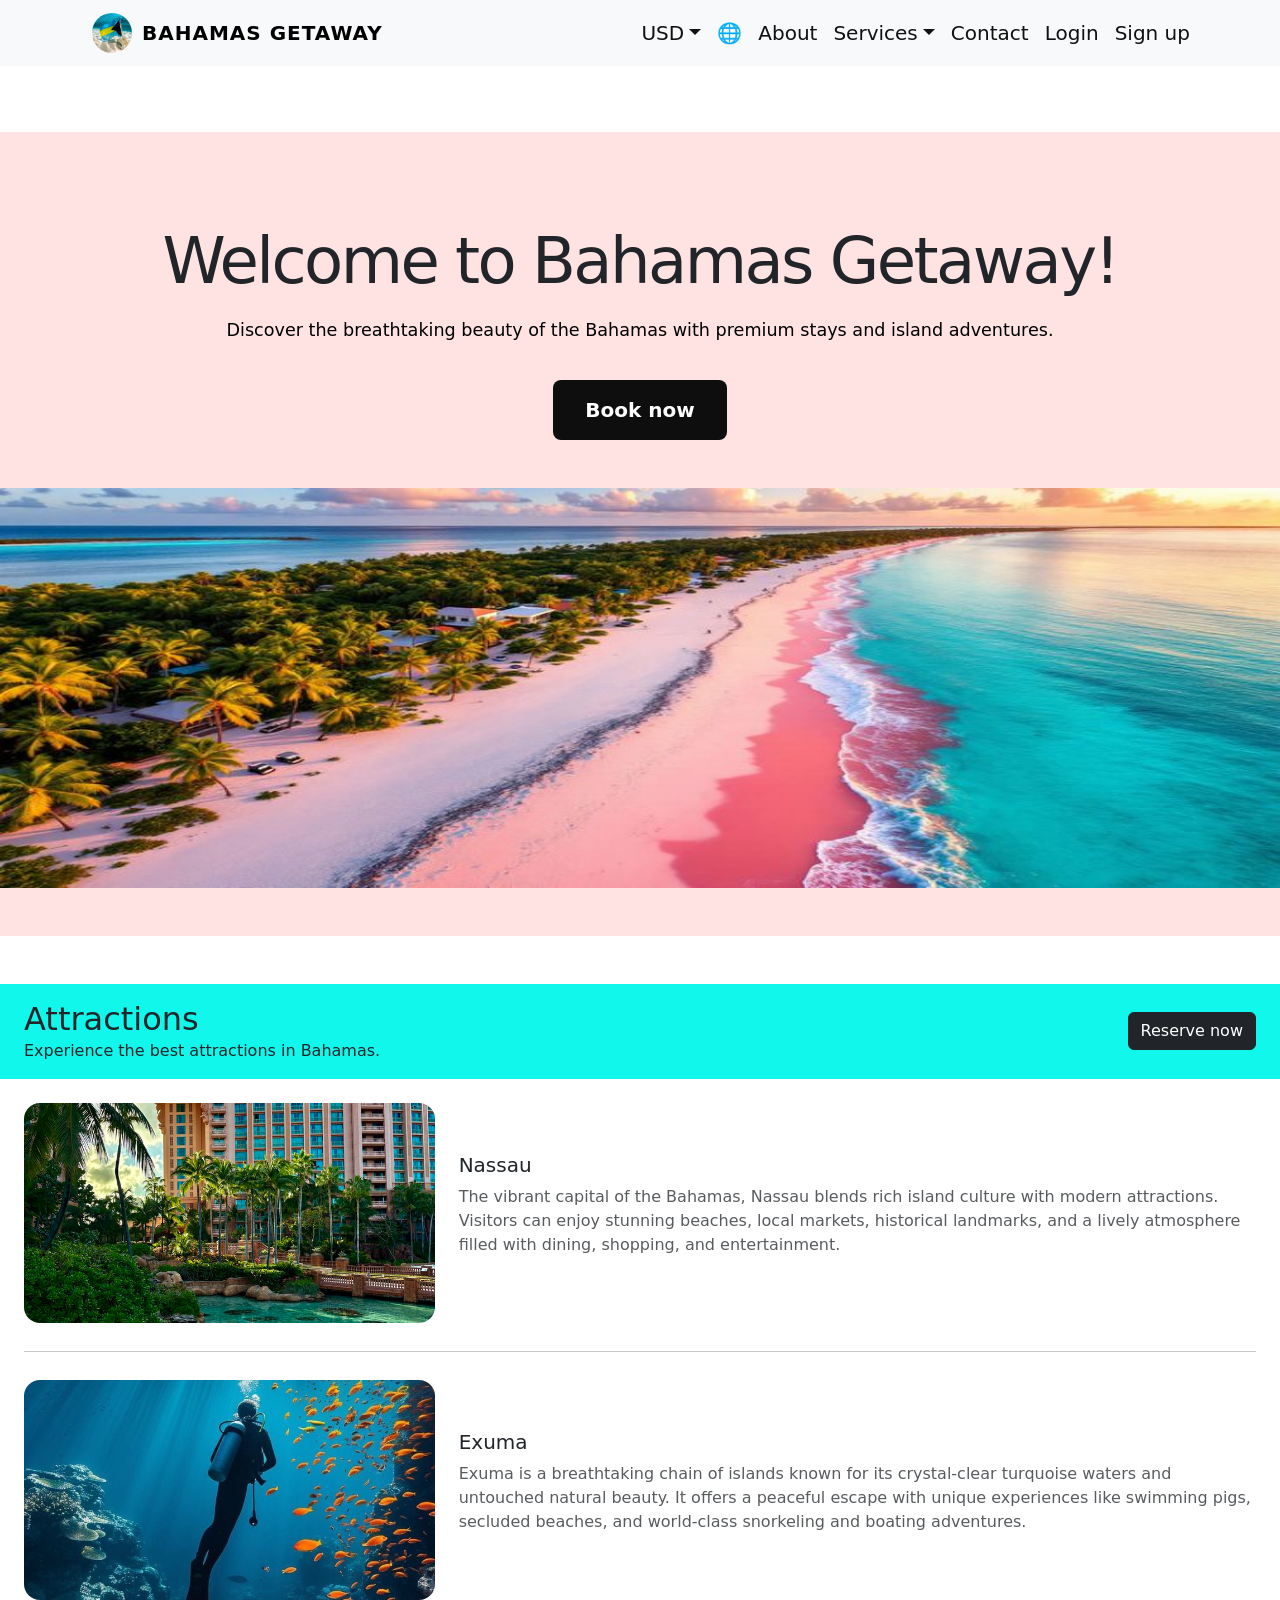
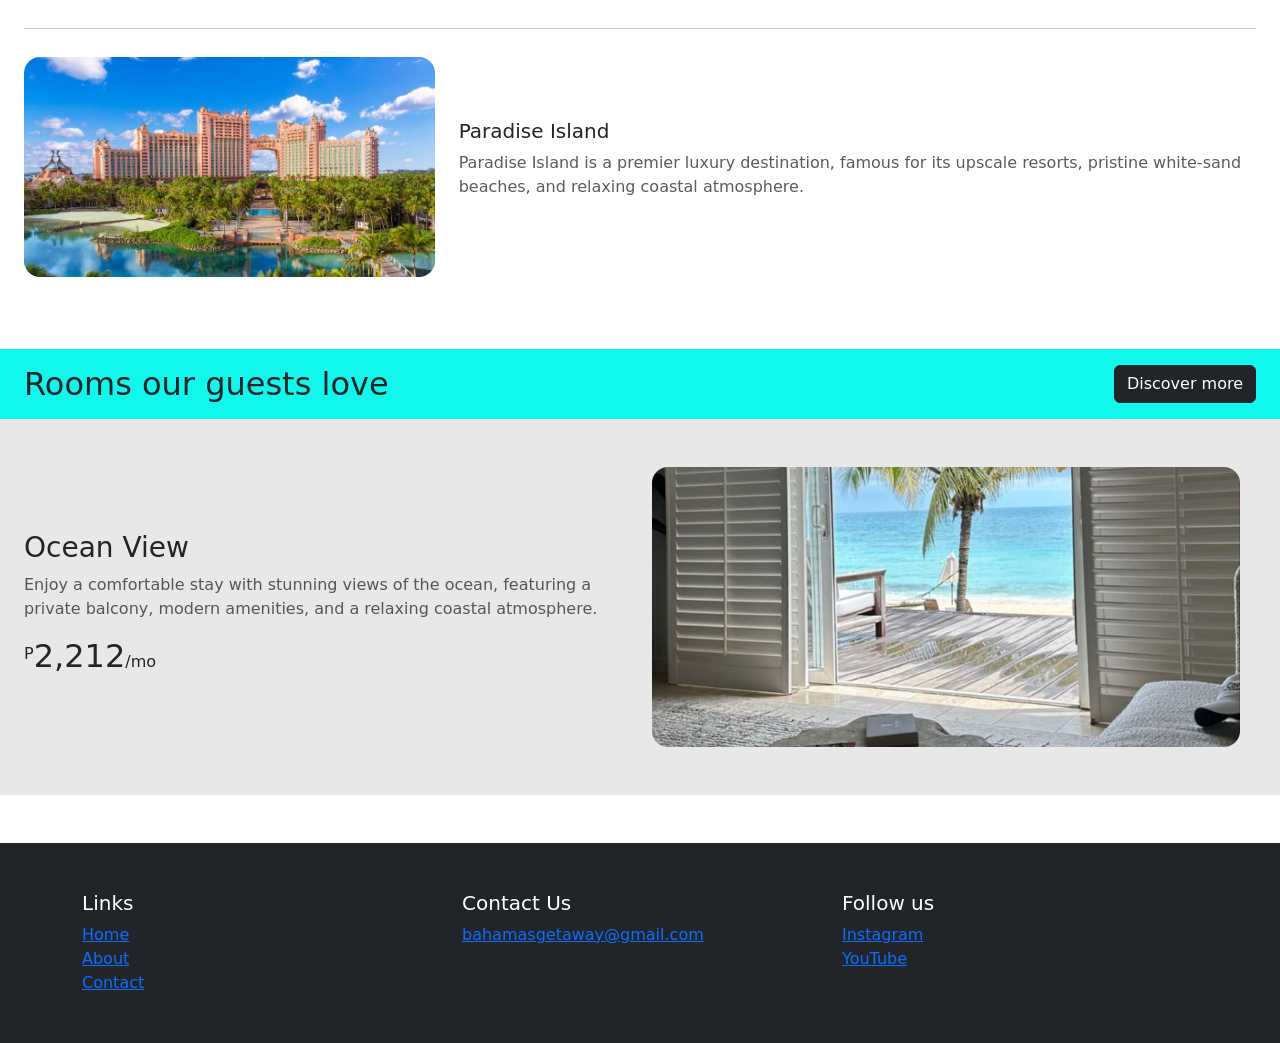
==== commit 4c16d46b: "Github page publishing" ====
--- a/index.html
+++ b/index.html
@@ -19,7 +19,7 @@
 
                 <div id="id-logo">
                     <img src="images/bha.jpg" id="Logo" alt="The Bahamas flag under the ocean"
-                        style="height: 40px; margin-right: 10px;"> Bahamas Getaway
+                        style="height: 40px; margin-left: 10px;"> Bahamas Getaway
                 </div>
             </a>
 
@@ -63,128 +63,125 @@
                     <li class="nav-item"><a class="nav-link" href="Contact.html">Contact</a></li>
                     <li class="nav-item"><a class="nav-link" href="Login.html">Login</a></li>
                     <li class="nav-item"><a class="nav-link" href="SignUp.html">Sign up</a></li>
-                        </ul>
-                    </li>
+                </ul>
+                </li>
                 </ul>
             </div>
         </div>
     </nav>
 
-    <section class="hero py-5" id="About">
-
-        <div class="container text-center text-lg-start">
-            <div class="card-body text-center p-5">
-                <h1>Welcome to Bahamas!</h1>
-                <p>Discover the breathtaking beauty of the Bahamas with premium stays and island adventures.</p>
-
-                <a href="Rooms.html" class="btn btn-primary btn-lg" id="book_button" style="background-color: #0e0e0e;">
-                    Book now
-                </a>
-            </div>
-
-        </div>
-
-        <div class="hero-image">
-            <img src="images/beach.jpg" alt="Bahamas beach scene">
-        </div>
-
-        </div>
-    </section>
-
-  
-
-    <section class="my-5" id="Attractions">
-        <!-- Teal header bar -->
-        <div class="d-flex justify-content-between align-items-center px-4 py-3" style="background: #12f7eb;">
-            <div>
-                <h2 class="mb-0">Attractions</h2>
-                <p class="mb-0">Experience the best attractions in Bahamas.</p>
-            </div>
-            <a href="Attractions.html" class="btn btn-dark">Reserve now</a>
-        </div>
-
-        <!-- White content area -->
-        <div class="px-4 py-4" style="background: #ffffff;">
-            <div class="d-flex flex-column gap-4">
-
-                <div class="row g-0 align-items-center">
-                    <div class="col-md-4">
-                        <img src="images/nassau.jpg" class="img-fluid rounded-4 w-100"
-                            style="height:220px; object-fit:cover;" alt="Nassau">
-                    </div>
-                    <div class="col-md-8 ps-4">
-                        <h5>Nassau</h5>
-                        <p class="text-muted">The vibrant capital of the Bahamas, Nassau blends rich island
-                            culture with modern attractions. Visitors can enjoy stunning beaches, local markets,
-                            historical landmarks, and a lively atmosphere filled with dining, shopping, and
-                            entertainment.</p>
-                    </div>
-                </div>
-
-                <hr class="my-1">
-
-                <div class="row g-0 align-items-center">
-                    <div class="col-md-4">
-                        <img src="images/exuma.jpg" class="img-fluid rounded-4 w-100"
-                            style="height:220px; object-fit:cover;" alt="Exuma">
-                    </div>
-                    <div class="col-md-8 ps-4">
-                        <h5>Exuma</h5>
-                        <p class="text-muted">Exuma is a breathtaking chain of islands known for its crystal-clear
-                            turquoise waters and untouched natural beauty. It offers a peaceful escape with unique
-                            experiences like swimming pigs, secluded beaches, and world-class snorkeling and boating
-                            adventures.</p>
-                    </div>
-                </div>
-
-                <hr class="my-1">
-
-                <div class="row g-0 align-items-center">
-                    <div class="col-md-4">
-                        <img src="images/paradise.jpg" class="img-fluid rounded-4 w-100"
-                            style="height:220px; object-fit:cover;" alt="Paradise Island">
-                    </div>
-                    <div class="col-md-8 ps-4">
-                        <h5>Paradise Island</h5>
-                        <p class="text-muted">Paradise Island is a premier luxury destination, famous for its
-                            upscale resorts, pristine white-sand beaches, and relaxing coastal atmosphere.</p>
-                    </div>
-                </div>
-
-            </div>
-        </div>
-    </section>
-
-    <!-- Rooms is now its OWN separate section, outside Attractions -->
-    <section class="my-5" id="Rooms">
-        <!-- Teal header bar -->
-        <div class="d-flex justify-content-between align-items-center px-4 py-3" style="background: #12f7eb;">
-            <h2 class="mb-0">Rooms our guests love</h2>
-            <a href="Rooms.html" class="btn btn-dark">Discover more</a>
-        </div>
-
-        <!-- Light gray content area -->
-        <div class="px-4 py-5" style="background: #e8e8e8;">
-            <div class="row align-items-center">
-
-                <!-- Left: text -->
-                <div class="col-lg-6">
-                    <h3>Ocean View</h3>
-                    <p class="text-muted">Enjoy a comfortable stay with stunning views of the ocean,
-                        featuring a private balcony, modern amenities, and a relaxing coastal atmosphere.</p>
-                    <h2><sup style="font-size:1rem;">P</sup>2,212<small style="font-size:1rem;">/mo</small></h2>
-                </div>
-
-                <!-- Right: image -->
-                <div class="col-lg-6 d-flex align-items-center gap-3">
-                    <img src="images/room.jpg" class="rounded-4 w-100" style="height: 280px; object-fit: cover;"
-                        alt="Ocean View Room">
-                    <span style="font-size: 1.5rem; color: #aaa;">&#8250;</span>
-                </div>
-
-            </div>
-        </div>
-    </section>
+    <main class="mt-5 pt-4">
+        <section class="hero" id="About">
+
+            <div class="container text-center text-lg-start">
+                <div class="card-body text-center p-5">
+                    <h1>Welcome to Bahamas Getaway!</h1>
+                    <p>Discover the breathtaking beauty of the Bahamas with premium stays and island adventures.</p>
+
+                    <a href="Rooms.html" class="btn btn-primary btn-lg" id="book_button"
+                        style="background-color: #0e0e0e;">
+                        Book now
+                    </a>
+                </div>
+
+            </div>
+
+            <div class="hero-image">
+                <img src="images/beach.jpg" alt="Bahamas beach scene">
+            </div>
+
+            </div>
+        </section>
+
+
+
+        <section class="my-5" id="Attractions">
+            <div class="d-flex justify-content-between align-items-center px-4 py-3" style="background: #12f7eb;">
+                <div>
+                    <h2 class="mb-0">Attractions</h2>
+                    <p class="mb-0">Experience the best attractions in Bahamas.</p>
+                </div>
+                <a href="Attractions.html" class="btn btn-dark">Reserve now</a>
+            </div>
+
+            <div class="px-4 py-4" style="background: #ffffff;">
+                <div class="d-flex flex-column gap-4">
+
+                    <div class="row g-0 align-items-center">
+                        <div class="col-md-4">
+                            <img src="images/nassau.jpg" class="img-fluid rounded-4 w-100"
+                                style="height:220px; object-fit:cover;" alt="Nassau">
+                        </div>
+                        <div class="col-md-8 ps-4">
+                            <h5>Nassau</h5>
+                            <p class="text-muted">The vibrant capital of the Bahamas, Nassau blends rich island
+                                culture with modern attractions. Visitors can enjoy stunning beaches, local markets,
+                                historical landmarks, and a lively atmosphere filled with dining, shopping, and
+                                entertainment.</p>
+                        </div>
+                    </div>
+
+                    <hr class="my-1">
+
+                    <div class="row g-0 align-items-center">
+                        <div class="col-md-4">
+                            <img src="images/exuma.jpg" class="img-fluid rounded-4 w-100"
+                                style="height:220px; object-fit:cover;" alt="Exuma">
+                        </div>
+                        <div class="col-md-8 ps-4">
+                            <h5>Exuma</h5>
+                            <p class="text-muted">Exuma is a breathtaking chain of islands known for its crystal-clear
+                                turquoise waters and untouched natural beauty. It offers a peaceful escape with unique
+                                experiences like swimming pigs, secluded beaches, and world-class snorkeling and boating
+                                adventures.</p>
+                        </div>
+                    </div>
+
+                    <hr class="my-1">
+
+                    <div class="row g-0 align-items-center">
+                        <div class="col-md-4">
+                            <img src="images/paradise.jpg" class="img-fluid rounded-4 w-100"
+                                style="height:220px; object-fit:cover;" alt="Paradise Island">
+                        </div>
+                        <div class="col-md-8 ps-4">
+                            <h5>Paradise Island</h5>
+                            <p class="text-muted">Paradise Island is a premier luxury destination, famous for its
+                                upscale resorts, pristine white-sand beaches, and relaxing coastal atmosphere.</p>
+                        </div>
+                    </div>
+
+                </div>
+            </div>
+        </section>
+
+
+        <section class="my-5" id="Rooms">
+            
+            <div class="d-flex justify-content-between align-items-center px-4 py-3" style="background: #12f7eb;">
+                <h2 class="mb-0">Rooms our guests love</h2>
+                <a href="Rooms.html" class="btn btn-dark">Discover more</a>
+            </div>
+
+            <div class="px-4 py-5" style="background: #e8e8e8;">
+                <div class="row align-items-center">
+
+                    <div class="col-lg-6">
+                        <h3>Ocean View</h3>
+                        <p class="text-muted">Enjoy a comfortable stay with stunning views of the ocean,
+                            featuring a private balcony, modern amenities, and a relaxing coastal atmosphere.</p>
+                        <h2><sup style="font-size:1rem;">P</sup>2,212<small style="font-size:1rem;">/mo</small></h2>
+                    </div>
+
+                    <div class="col-lg-6 d-flex align-items-center gap-3">
+                        <img src="images/room.jpg" class="rounded-4 w-100" style="height: 280px; object-fit: cover;"
+                            alt="Ocean View Room">
+                        <span style="font-size: 1.5rem; color: #aaa;"></span>
+                    </div>
+
+                </div>
+            </div>
+        </section>
 
     </main>
 
--- a/styles.css
+++ b/styles.css
@@ -9,7 +9,7 @@
 body {
   margin: 0;
   background: #ffffff;
-  padding-top: 76px;
+  padding-top: 60px;
 }
 
 img {
@@ -19,7 +19,7 @@
 
 
 .navbar-brand {
-  font-size: 1rem;
+  font-size: 1.25rem;
   letter-spacing: 0.05em;
   text-transform: uppercase;
 }
@@ -30,8 +30,8 @@
 }
 
 #Logo {
-  height: 120px;
-  width: 60px;
+  height: 40px;
+  width: 40px;
   margin-right: 10px;
   border-radius: 50%;
 }
@@ -40,10 +40,10 @@
 .navbar .nav-link {
   color: #111111 !important;
   transition: color 0.2s ease;
+  font-size: 1.25rem;
 }
 
-.navbar .nav-link:hover,
-.navbar .nav-link:focus {
+.navbar .nav-link:hover,.navbar .nav-link:focus {
   color: #000000;
 }
 
@@ -54,7 +54,10 @@
   flex-direction: column;
   justify-content: center;
 }
-
+main .hero {
+  min-height: 300px;
+  padding: 3rem 0;
+}
 
 .hero h1 {
   font-size: clamp(2.8rem, 5vw, 4.5rem);
@@ -126,7 +129,7 @@
   background: #ffffff;
   border-radius: 24px;
   overflow: hidden;
-   box-shadow: 0 4px 20px rgba(0, 0, 0, 0.08);
+   box-shadow: 0 4px 20px rgba(0, 0, 0, 0);
   transition: transform 0.2s ease;
 
 }
@@ -173,8 +176,3 @@
 footer p {
   color: #ddd;
 }
-@media (max-width: 768px) {
-  .hero h1 {
-    font-size: 2rem;
-  }
-}
